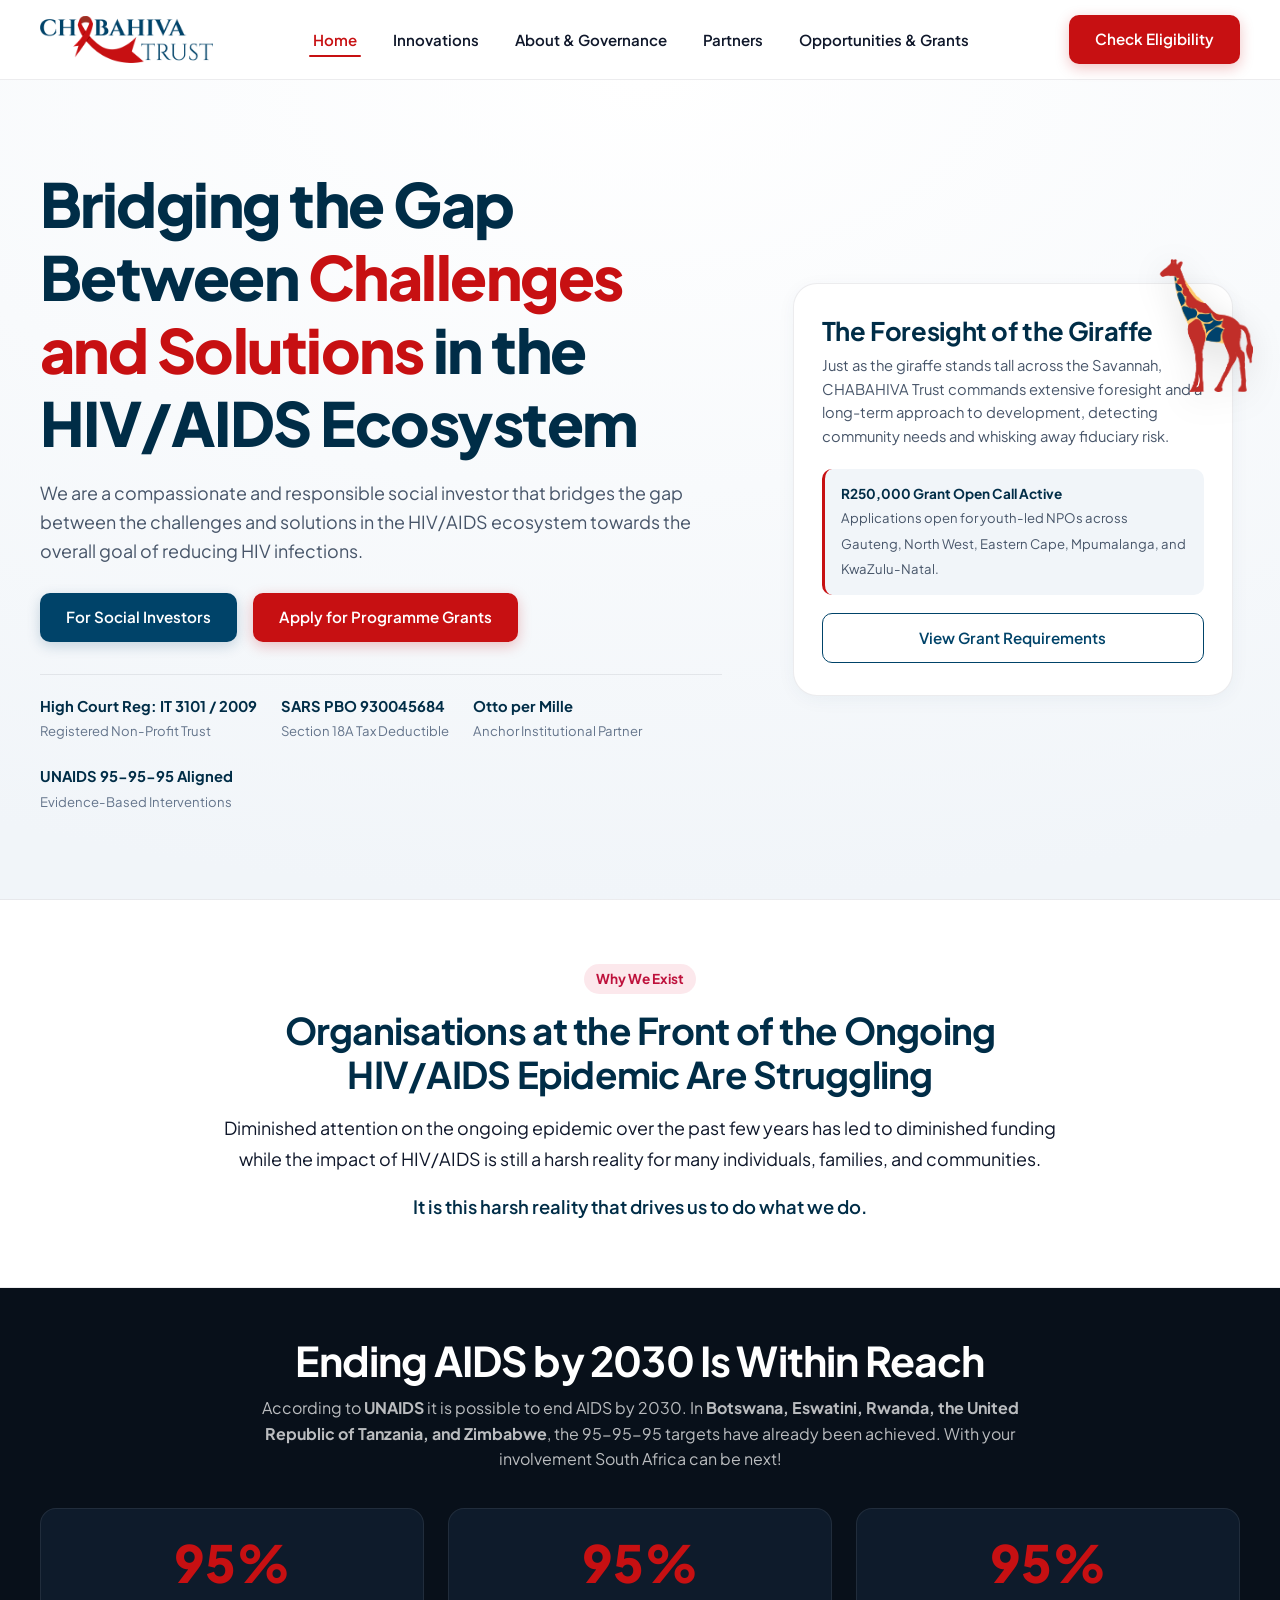
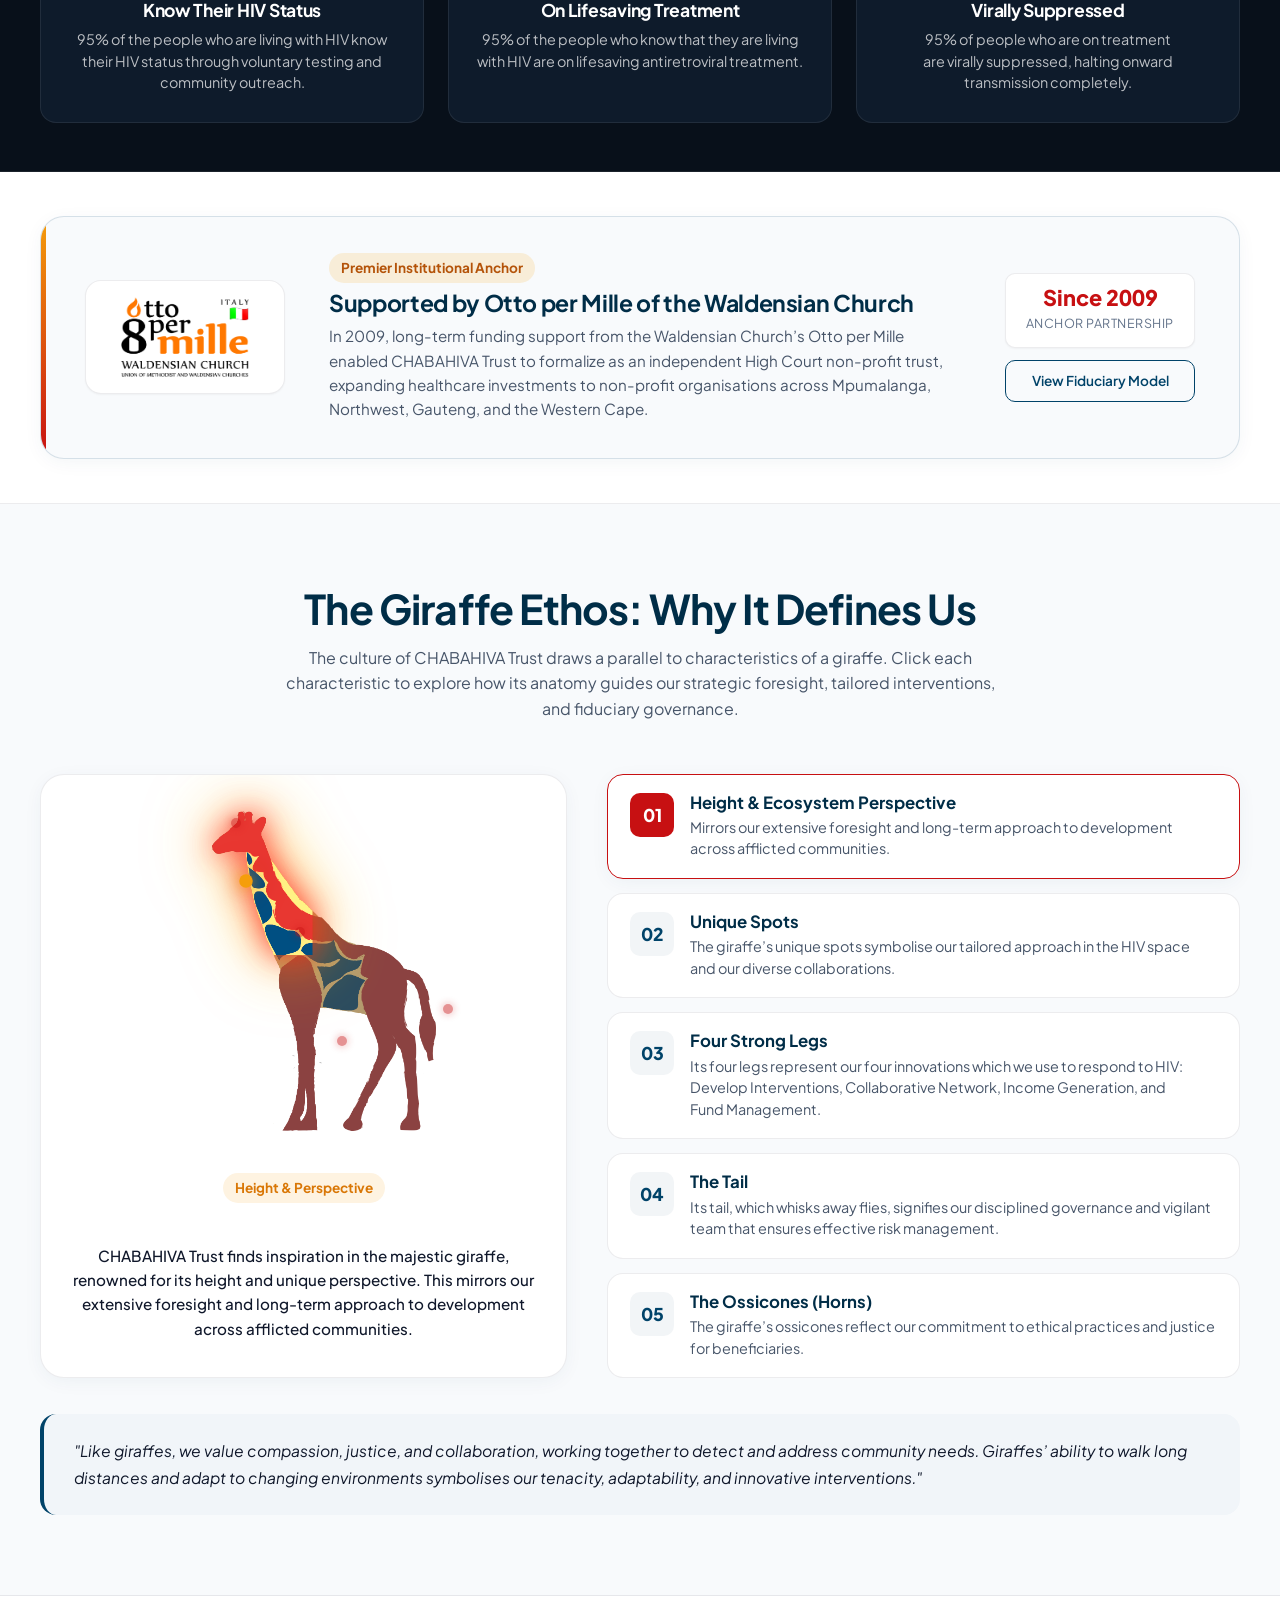
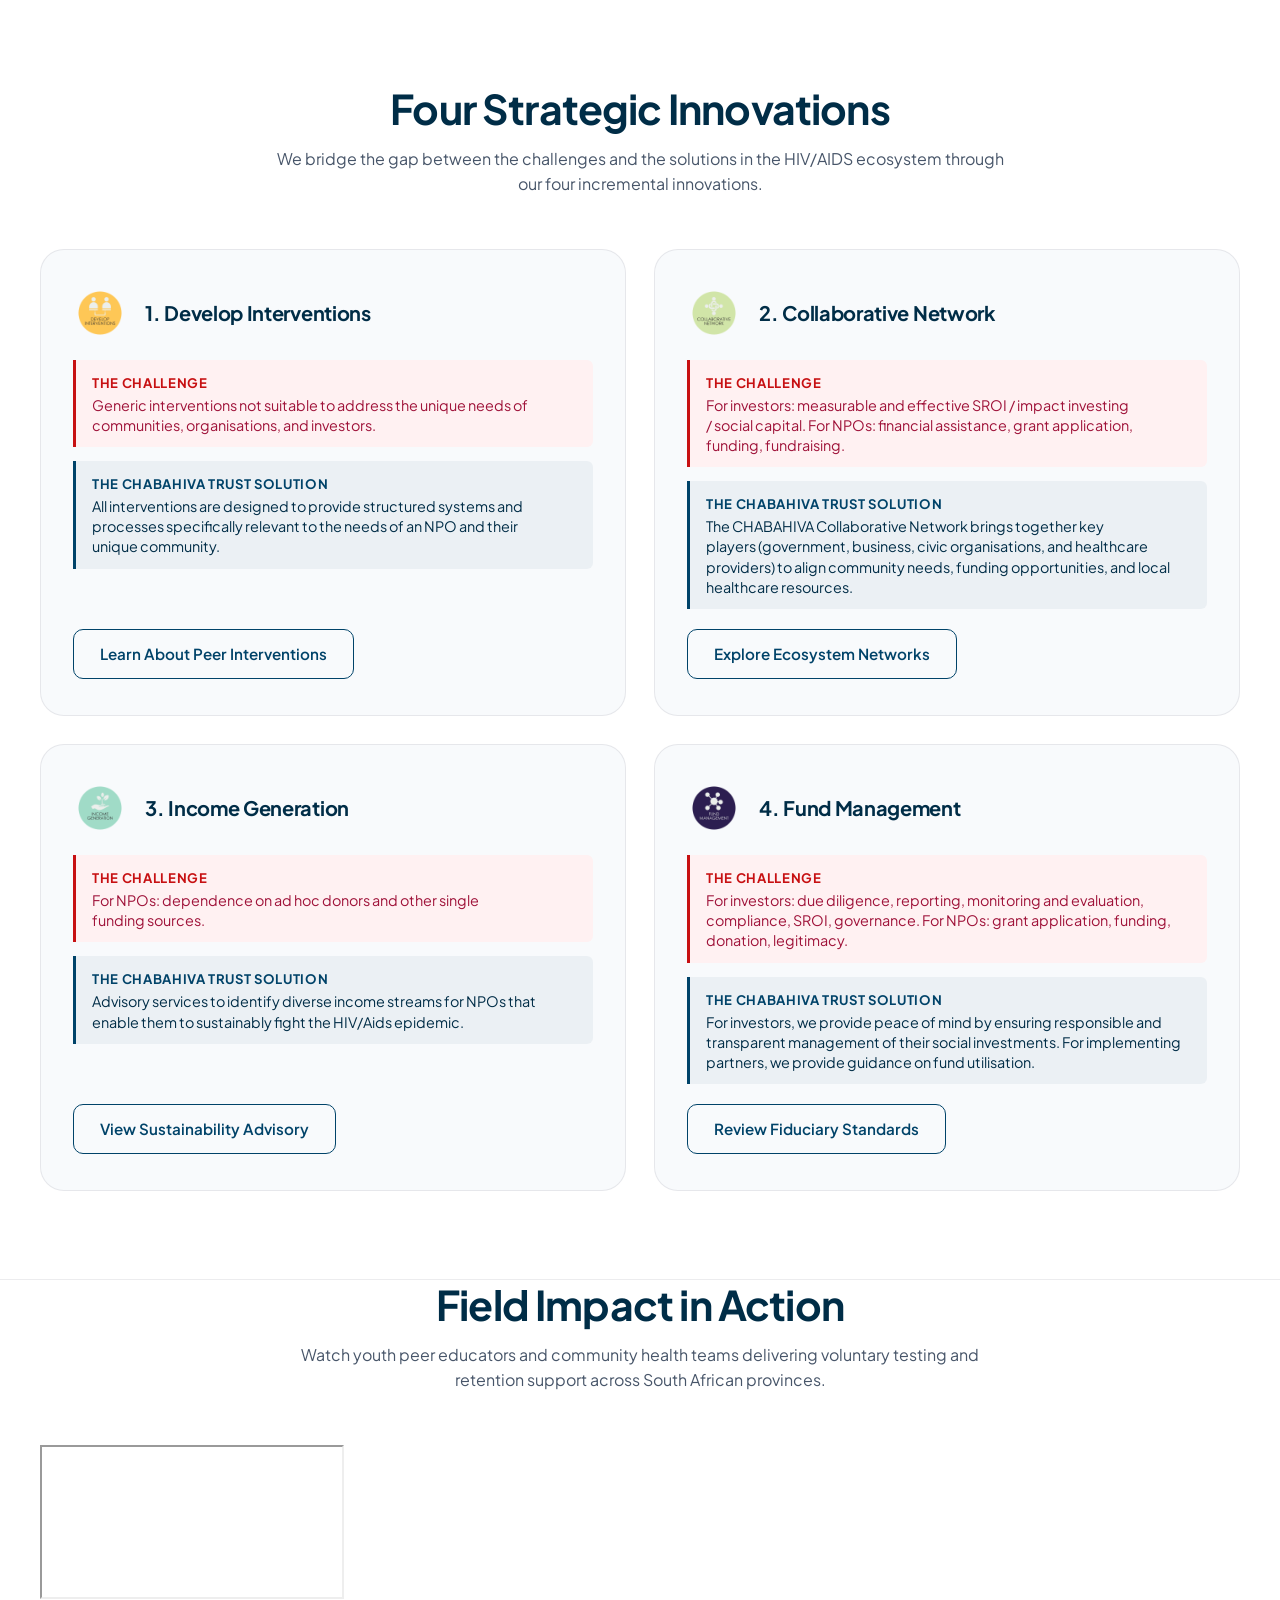
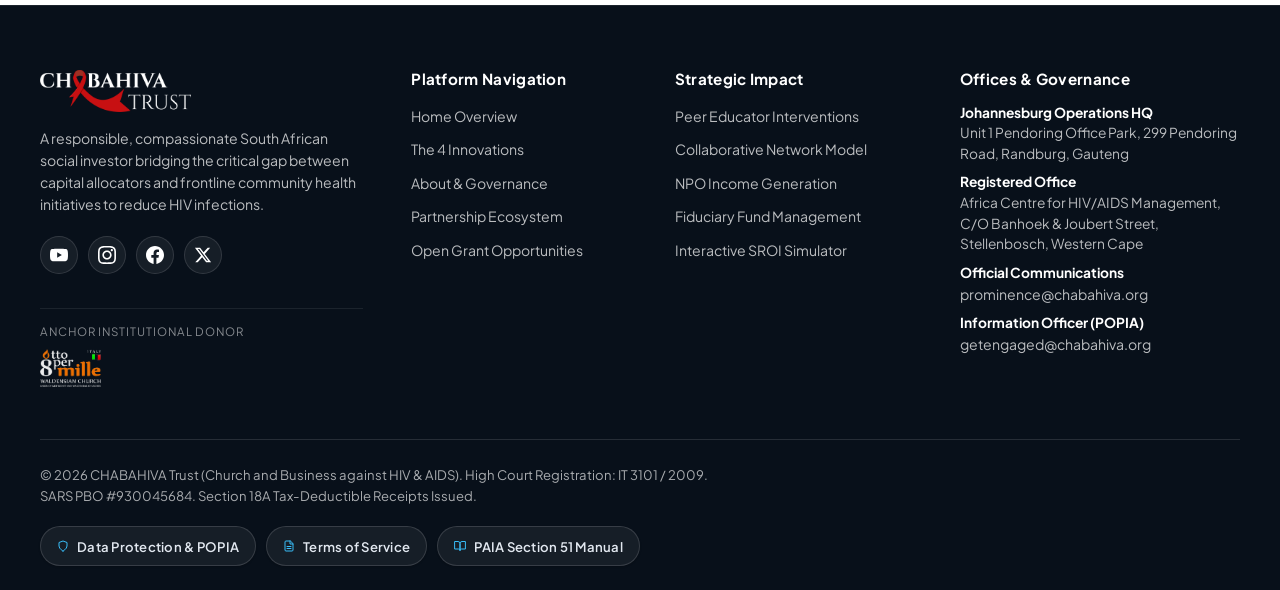
==== demo-chabahiva/index.html @ 4dc6ec5b "Initial commit: CHABAHIVA Trust modernized web platform and operations architecture" ====
<!DOCTYPE html>
<html lang="en">
<head>
  <meta charset="UTF-8">
  <meta name="viewport" content="width=device-width, initial-scale=1.0">
  <title>CHABAHIVA Trust | HIV/AIDS Social Investor South Africa</title>
  <meta name="description" content="CHABAHIVA Trust is a compassionate and responsible social investor bridging the gap between challenges and solutions in the HIV/AIDS ecosystem towards the overall goal of reducing HIV infections.">
  <link rel="icon" type="image/png" href="assets/logos/favicon.png">
  <link rel="apple-touch-icon" href="assets/logos/apple-touch-icon.png">
  <link rel="stylesheet" href="css/style.css">
</head>
<body>
  <!-- Site Header (Strict 3-Zone Architecture) -->
  <header class="site-header">
    <div class="container nav-wrap">
      <!-- Zone 1: Official Logo -->
      <a href="index.html" class="nav-logo" aria-label="CHABAHIVA Trust Home">
        <img src="assets/logos/logo_header.png" alt="CHABAHIVA Trust" width="180" height="50">
      </a>

      <!-- Zone 2: Navigation Links -->
      <nav aria-label="Primary Navigation">
        <ul class="nav-links">
          <li><a href="index.html" class="nav-link active">Home</a></li>
          <li><a href="innovations.html" class="nav-link">Innovations</a></li>
          <li><a href="about.html" class="nav-link">About & Governance</a></li>
          <li><a href="partners.html" class="nav-link">Partners</a></li>
          <li><a href="opportunities.html" class="nav-link">Opportunities & Grants</a></li>
        </ul>
      </nav>

      <!-- Zone 3: CTA Cluster & Mobile Toggle -->
      <div class="nav-actions">
        <a href="opportunities.html#apply" class="btn btn-primary">Check Eligibility</a>
        <button class="mobile-toggle" id="mobileToggle" aria-label="Open Mobile Menu">
          <svg width="24" height="24" viewBox="0 0 24 24" fill="none" stroke="currentColor" stroke-width="2.2" stroke-linecap="round" stroke-linejoin="round">
            <line x1="3" y1="12" x2="21" y2="12"></line>
            <line x1="3" y1="6" x2="21" y2="6"></line>
            <line x1="3" y1="18" x2="21" y2="18"></line>
          </svg>
        </button>
      </div>
    </div>
  </header>

  <!-- Mobile Slide Drawer -->
  <div class="mobile-drawer-backdrop" id="drawerBackdrop"></div>
  <aside class="mobile-drawer" id="mobileDrawer" aria-label="Mobile Navigation">
    <div>
      <div class="drawer-header">
        <img src="assets/logos/logo_header.png" alt="CHABAHIVA Trust" style="height: 38px; width: auto;">
        <button id="closeDrawer" aria-label="Close Mobile Menu" style="padding: 8px; color: var(--color-primary-dark);">
          <svg width="24" height="24" viewBox="0 0 24 24" fill="none" stroke="currentColor" stroke-width="2.2" stroke-linecap="round" stroke-linejoin="round">
            <line x1="18" y1="6" x2="6" y2="18"></line>
            <line x1="6" y1="6" x2="18" y2="18"></line>
          </svg>
        </button>
      </div>
      <ul class="drawer-links">
        <li><a href="index.html" class="drawer-link active">Home</a></li>
        <li><a href="innovations.html" class="drawer-link">Innovations</a></li>
        <li><a href="about.html" class="drawer-link">About & Governance</a></li>
        <li><a href="partners.html" class="drawer-link">Partners</a></li>
        <li><a href="opportunities.html" class="drawer-link">Opportunities & Grants</a></li>
      </ul>
    </div>
    <div style="padding-top: 24px; border-top: 1px solid var(--border-light); display: flex; flex-direction: column; gap: 12px;">
      <a href="opportunities.html#apply" class="btn btn-primary" style="width: 100%;">Check Grant Eligibility</a>
      <p style="font-size: 0.8rem; color: var(--color-text-light); text-align: center;">Master of the High Court Reg: IT 3101 / 2009<br>SARS PBO: 930045684 (Section 18A)</p>
    </div>
  </aside>

  <!-- Hero Section -->
  <section class="hero-section">
    <div class="container">
      <div class="hero-grid">
        <div class="hero-content">
          <h1 class="hero-headline">
            Bridging the Gap Between <span class="highlight">Challenges and Solutions</span> in the HIV/AIDS Ecosystem
          </h1>
          <p class="hero-description">
            We are a compassionate and responsible social investor that bridges the gap between the challenges and solutions in the HIV/AIDS ecosystem towards the overall goal of reducing HIV infections.
          </p>
          <div class="hero-actions">
            <a href="partners.html#investors" class="btn btn-secondary">For Social Investors</a>
            <a href="opportunities.html#apply" class="btn btn-primary">Apply for Programme Grants</a>
          </div>
          <div class="hero-trust-bar">
            <div class="trust-item">
              <strong>High Court Reg: IT 3101 / 2009</strong>
              <span>Registered Non-Profit Trust</span>
            </div>
            <div class="trust-item">
              <strong>SARS PBO 930045684</strong>
              <span>Section 18A Tax Deductible</span>
            </div>
            <div class="trust-item">
              <strong>Otto per Mille</strong>
              <span>Anchor Institutional Partner</span>
            </div>
            <div class="trust-item">
              <strong>UNAIDS 95-95-95 Aligned</strong>
              <span>Evidence-Based Interventions</span>
            </div>
          </div>
        </div>

        <div class="hero-visual">
          <div class="hero-card-stack">
            <img src="assets/images/CT-Giraffe.png" alt="CT Giraffe Mascot" class="hero-floating-mascot">
            <div class="hero-main-card">
              <h3 style="margin: 0 0 8px 0; color: var(--color-primary-dark);">The Foresight of the Giraffe</h3>
              <p style="font-size: 0.92rem; color: var(--color-text-muted); margin-bottom: 20px;">
                Just as the giraffe stands tall across the Savannah, CHABAHIVA Trust commands extensive foresight and a long-term approach to development, detecting community needs and whisking away fiduciary risk.
              </p>
              <div style="background-color: var(--color-canvas-slate); padding: 14px 16px; border-radius: var(--radius-md); border-left: 3px solid var(--color-accent);">
                <strong style="font-size: 0.85rem; color: var(--color-primary-dark); display: block;">R250,000 Grant Open Call Active</strong>
                <span style="font-size: 0.82rem; color: var(--color-text-muted);">Applications open for youth-led NPOs across Gauteng, North West, Eastern Cape, Mpumalanga, and KwaZulu-Natal.</span>
              </div>
              <a href="opportunities.html" class="btn btn-outline" style="width: 100%; margin-top: 18px;">View Grant Requirements</a>
            </div>
          </div>
        </div>
      </div>
    </div>
  </section>

  <!-- Why We Exist Section (Verbatim from chabahiva.org) -->
  <section style="padding: 64px 0; background-color: #FFFFFF; border-bottom: 1px solid var(--border-light);">
    <div class="container" style="max-width: 920px; text-align: center;">
      <span class="giraffe-meta-tag" style="background-color: rgba(225, 29, 72, 0.1); color: #BE123C;">Why We Exist</span>
      <h2 style="margin: 14px 0 16px 0; color: var(--color-primary-dark); font-size: clamp(1.8rem, 3.5vw, 2.3rem);">
        Organisations at the Front of the Ongoing HIV/AIDS Epidemic Are Struggling
      </h2>
      <p style="font-size: 1.12rem; line-height: 1.75; color: var(--color-text-main); margin-bottom: 16px;">
        Diminished attention on the ongoing epidemic over the past few years has led to diminished funding while the impact of HIV/AIDS is still a harsh reality for many individuals, families, and communities.
      </p>
      <p style="font-size: 1.15rem; line-height: 1.75; color: var(--color-primary-dark); font-weight: 600;">
        It is this harsh reality that drives us to do what we do.
      </p>
    </div>
  </section>

  <!-- UNAIDS 95-95-95 Metric Ribbon (Verbatim Context) -->
  <section class="metric-ribbon-section">
    <div class="container">
      <div class="metric-header">
        <h2>Ending AIDS by 2030 Is Within Reach</h2>
        <p>
          According to <strong>UNAIDS</strong> it is possible to end AIDS by 2030. In <strong>Botswana, Eswatini, Rwanda, the United Republic of Tanzania, and Zimbabwe</strong>, the 95-95-95 targets have already been achieved. With your involvement South Africa can be next!
        </p>
      </div>
      <div class="metric-grid">
        <div class="metric-card">
          <div class="metric-number">95%</div>
          <h3>Know Their HIV Status</h3>
          <p>95% of the people who are living with HIV know their HIV status through voluntary testing and community outreach.</p>
        </div>
        <div class="metric-card">
          <div class="metric-number">95%</div>
          <h3>On Lifesaving Treatment</h3>
          <p>95% of the people who know that they are living with HIV are on lifesaving antiretroviral treatment.</p>
        </div>
        <div class="metric-card">
          <div class="metric-number">95%</div>
          <h3>Virally Suppressed</h3>
          <p>95% of people who are on treatment are virally suppressed, halting onward transmission completely.</p>
        </div>
      </div>
    </div>
  </section>

  <!-- Anchor Institutional Donor Spotlight -->
  <section class="donor-spotlight-section">
    <div class="container">
      <div class="donor-spotlight-card">
        <div class="donor-logo-wrap">
          <img src="assets/logos/donor_otto_per_mille.png" alt="Otto per Mille of the Waldensian Church" width="220" height="138">
        </div>
        <div class="donor-spotlight-content">
          <span class="giraffe-meta-tag" style="background-color: rgba(245, 158, 11, 0.15); color: #B45309;">Premier Institutional Anchor</span>
          <h3>Supported by Otto per Mille of the Waldensian Church</h3>
          <p>
            In 2009, long-term funding support from the Waldensian Church’s Otto per Mille enabled CHABAHIVA Trust to formalize as an independent High Court non-profit trust, expanding healthcare investments to non-profit organisations across Mpumalanga, Northwest, Gauteng, and the Western Cape.
          </p>
        </div>
        <div class="donor-badge-col">
          <div class="donor-stat-pill">
            <strong>Since 2009</strong>
            <span>Anchor Partnership</span>
          </div>
          <a href="partners.html#investors" class="btn btn-outline" style="font-size: 0.85rem; padding: 8px 16px; min-height: 42px;">View Fiduciary Model</a>
        </div>
      </div>
    </div>
  </section>

  <!-- Interactive Giraffe Metaphor Explorer -->
  <section class="giraffe-explorer-section">
    <div class="container">
      <div class="section-head">
        <h2>The Giraffe Ethos: Why It Defines Us</h2>
        <p>
          The culture of CHABAHIVA Trust draws a parallel to characteristics of a giraffe. Click each characteristic to explore how its anatomy guides our strategic foresight, tailored interventions, and fiduciary governance.
        </p>
      </div>

      <div class="giraffe-grid">
        <div class="giraffe-visual-panel">
          <div class="giraffe-canvas-container has-active-part" id="giraffeContainer">
            <!-- Base Giraffe Image -->
            <img src="assets/images/CT-Giraffe.png" alt="CT Giraffe Visual" class="giraffe-base-img" id="giraffeBaseImg">
            
            <!-- Dynamic Glowing Highlight Overlays -->
            <img src="assets/images/giraffe_part_height.png?v=2" alt="Height Highlight" class="giraffe-highlight-layer active" id="layer_height">
            <img src="assets/images/giraffe_part_spots.png?v=2" alt="Spots Highlight" class="giraffe-highlight-layer" id="layer_spots">
            <img src="assets/images/giraffe_part_legs.png?v=2" alt="Legs Highlight" class="giraffe-highlight-layer" id="layer_legs">
            <img src="assets/images/giraffe_part_tail.png?v=2" alt="Tail Highlight" class="giraffe-highlight-layer" id="layer_tail">
            <img src="assets/images/giraffe_part_ossicones.png?v=2" alt="Ossicones Highlight" class="giraffe-highlight-layer" id="layer_ossicones">
            
            <!-- Interactive Pulse Beacons -->
            <div class="giraffe-beacon beacon-height active" data-beacon="height" title="Height & Perspective">
              <span class="beacon-core"></span>
              <span class="beacon-ripple"></span>
            </div>
            <div class="giraffe-beacon beacon-spots" data-beacon="spots" title="Unique Spots">
              <span class="beacon-core"></span>
              <span class="beacon-ripple"></span>
            </div>
            <div class="giraffe-beacon beacon-legs" data-beacon="legs" title="Four Strong Legs">
              <span class="beacon-core"></span>
              <span class="beacon-ripple"></span>
            </div>
            <div class="giraffe-beacon beacon-tail" data-beacon="tail" title="The Tail">
              <span class="beacon-core"></span>
              <span class="beacon-ripple"></span>
            </div>
            <div class="giraffe-beacon beacon-ossicones" data-beacon="ossicones" title="The Ossicones (Horns)">
              <span class="beacon-core"></span>
              <span class="beacon-ripple"></span>
            </div>
          </div>
          
          <span class="giraffe-meta-tag" id="giraffeTag">Height & Perspective</span>
          <p id="giraffeDesc" style="margin-top: 14px; font-size: 0.95rem; color: var(--color-text-main); font-weight: 500; line-height: 1.6;">
            CHABAHIVA Trust finds inspiration in the majestic giraffe, renowned for its height and unique perspective. This mirrors our extensive foresight and long-term approach to development.
          </p>
        </div>

        <div class="metaphor-selector-stack">
          <div class="metaphor-pill active" data-metaphor="height">
            <div class="metaphor-icon-bubble">01</div>
            <div class="metaphor-content">
              <h4>Height & Ecosystem Perspective</h4>
              <p>Mirrors our extensive foresight and long-term approach to development across afflicted communities.</p>
            </div>
          </div>

          <div class="metaphor-pill" data-metaphor="spots">
            <div class="metaphor-icon-bubble">02</div>
            <div class="metaphor-content">
              <h4>Unique Spots</h4>
              <p>The giraffe’s unique spots symbolise our tailored approach in the HIV space and our diverse collaborations.</p>
            </div>
          </div>

          <div class="metaphor-pill" data-metaphor="legs">
            <div class="metaphor-icon-bubble">03</div>
            <div class="metaphor-content">
              <h4>Four Strong Legs</h4>
              <p>Its four legs represent our four innovations which we use to respond to HIV: Develop Interventions, Collaborative Network, Income Generation, and Fund Management.</p>
            </div>
          </div>

          <div class="metaphor-pill" data-metaphor="tail">
            <div class="metaphor-icon-bubble">04</div>
            <div class="metaphor-content">
              <h4>The Tail</h4>
              <p>Its tail, which whisks away flies, signifies our disciplined governance and vigilant team that ensures effective risk management.</p>
            </div>
          </div>

          <div class="metaphor-pill" data-metaphor="ossicones">
            <div class="metaphor-icon-bubble">05</div>
            <div class="metaphor-content">
              <h4>The Ossicones (Horns)</h4>
              <p>The giraffe’s ossicones reflect our commitment to ethical practices and justice for beneficiaries.</p>
            </div>
          </div>
        </div>
      </div>

      <!-- Extended Ethos Quote -->
      <div style="margin-top: 36px; padding: 24px 30px; background-color: var(--color-canvas-slate); border-radius: var(--radius-lg); border-left: 4px solid var(--color-primary); font-size: 0.98rem; line-height: 1.7; color: var(--color-text-main);">
        <em>"Like giraffes, we value compassion, justice, and collaboration, working together to detect and address community needs. Giraffes’ ability to walk long distances and adapt to changing environments symbolises our tenacity, adaptability, and innovative interventions."</em>
      </div>
    </div>
  </section>

  <!-- 4 Core Innovations Ledger (Verbatim Challenges & Solutions) -->
  <section class="innovations-section">
    <div class="container">
      <div class="section-head">
        <h2>Four Strategic Innovations</h2>
        <p>
          We bridge the gap between the challenges and the solutions in the HIV/AIDS ecosystem through our four incremental innovations.
        </p>
      </div>

      <div class="innovations-grid">
        <!-- Innovation 1 -->
        <div class="innovation-card">
          <div>
            <div class="innovation-header">
              <img src="assets/images/Develop-Interventions.png" alt="Develop Interventions Icon">
              <h3>1. Develop Interventions</h3>
            </div>
            <div class="challenge-box">
              <strong>The Challenge</strong>
              <p>Generic interventions not suitable to address the unique needs of communities, organisations, and investors.</p>
            </div>
            <div class="solution-box">
              <strong>The CHABAHIVA Trust Solution</strong>
              <p>All interventions are designed to provide structured systems and processes specifically relevant to the needs of an NPO and their unique community.</p>
            </div>
          </div>
          <a href="innovations.html#interventions" class="btn btn-outline" style="align-self: flex-start;">Learn About Peer Interventions</a>
        </div>

        <!-- Innovation 2 -->
        <div class="innovation-card">
          <div>
            <div class="innovation-header">
              <img src="assets/images/Collaborative-Network.png" alt="Collaborative Network Icon">
              <h3>2. Collaborative Network</h3>
            </div>
            <div class="challenge-box">
              <strong>The Challenge</strong>
              <p>For investors: measurable and effective SROI / impact investing / social capital. For NPOs: financial assistance, grant application, funding, fundraising.</p>
            </div>
            <div class="solution-box">
              <strong>The CHABAHIVA Trust Solution</strong>
              <p>The CHABAHIVA Collaborative Network brings together key players (government, business, civic organisations, and healthcare providers) to align community needs, funding opportunities, and local healthcare resources.</p>
            </div>
          </div>
          <a href="innovations.html#network" class="btn btn-outline" style="align-self: flex-start;">Explore Ecosystem Networks</a>
        </div>

        <!-- Innovation 3 -->
        <div class="innovation-card">
          <div>
            <div class="innovation-header">
              <img src="assets/images/Income-Generation.png" alt="Income Generation Icon">
              <h3>3. Income Generation</h3>
            </div>
            <div class="challenge-box">
              <strong>The Challenge</strong>
              <p>For NPOs: dependence on ad hoc donors and other single funding sources.</p>
            </div>
            <div class="solution-box">
              <strong>The CHABAHIVA Trust Solution</strong>
              <p>Advisory services to identify diverse income streams for NPOs that enable them to sustainably fight the HIV/Aids epidemic.</p>
            </div>
          </div>
          <a href="innovations.html#income" class="btn btn-outline" style="align-self: flex-start;">View Sustainability Advisory</a>
        </div>

        <!-- Innovation 4 -->
        <div class="innovation-card">
          <div>
            <div class="innovation-header">
              <img src="assets/images/Fund-Management.png" alt="Fund Management Icon">
              <h3>4. Fund Management</h3>
            </div>
            <div class="challenge-box">
              <strong>The Challenge</strong>
              <p>For investors: due diligence, reporting, monitoring and evaluation, compliance, SROI, governance. For NPOs: grant application, funding, donation, legitimacy.</p>
            </div>
            <div class="solution-box">
              <strong>The CHABAHIVA Trust Solution</strong>
              <p>For investors, we provide peace of mind by ensuring responsible and transparent management of their social investments. For implementing partners, we provide guidance on fund utilisation.</p>
            </div>
          </div>
          <a href="innovations.html#fund" class="btn btn-outline" style="align-self: flex-start;">Review Fiduciary Standards</a>
        </div>
      </div>
    </div>
  </section>

  <!-- Video Showcase (Authentic Youth Video Embed) -->
  <section class="video-showcase-section">
    <div class="container">
      <div class="section-head">
        <h2>Field Impact in Action</h2>
        <p>
          Watch youth peer educators and community health teams delivering voluntary testing and retention support across South African provinces.
        </p>
      </div>

      <div class="video-wrapper">
        <iframe 
          src="https://www.youtube-nocookie.com/embed/VYncm47GPKM?rel=0&modestbranding=1" 
          title="CHABAHIVA Trust - World AIDS Day and Community Action"
          allow="accelerometer; autoplay; clipboard-write; encrypted-media; gyroscope; picture-in-picture" 
          allowfullscreen>
        </iframe>
      </div>
    </div>
  </section>

  <!-- Site Footer (Dark Obsidian Protocol) -->
  <footer class="site-footer">
    <div class="container">
      <div class="footer-grid">
        <!-- Col 1: Brand & Social Hub -->
        <div class="footer-brand">
          <a href="index.html" class="footer-logo">
            <img src="assets/logos/logo_footer.png" alt="CHABAHIVA Trust" width="170" height="42">
          </a>
          <p class="footer-bio">
            A responsible, compassionate South African social investor bridging the critical gap between capital allocators and frontline community health initiatives to reduce HIV infections.
          </p>
          <div class="footer-social-cluster">
            <a href="https://www.youtube.com/@chabahivatrust8559" target="_blank" rel="noopener noreferrer" class="footer-social-btn" aria-label="YouTube Channel">
              <svg viewBox="0 0 24 24"><path d="M23.498 6.186a3.016 3.016 0 0 0-2.122-2.136C19.505 3.545 12 3.545 12 3.545s-7.505 0-9.377.505A3.017 3.017 0 0 0 .502 6.186C0 8.07 0 12 0 12s0 3.93.502 5.814a3.016 3.016 0 0 0 2.122 2.136c1.871.505 9.376.505 9.376.505s7.505 0 9.377-.505a3.015 3.015 0 0 0 2.122-2.136C24 15.93 24 12 24 12s0-3.93-.502-5.814zM9.545 15.568V8.432L15.818 12l-6.273 3.568z"/></svg>
            </a>
            <a href="https://www.instagram.com/therealctgiraffe/" target="_blank" rel="noopener noreferrer" class="footer-social-btn" aria-label="Instagram CT Giraffe">
              <svg viewBox="0 0 24 24"><path d="M12 2.163c3.204 0 3.584.012 4.85.07 3.252.148 4.771 1.691 4.919 4.919.058 1.265.069 1.645.069 4.849 0 3.205-.012 3.584-.069 4.849-.149 3.225-1.664 4.771-4.919 4.919-1.266.058-1.644.07-4.85.07-3.204 0-3.584-.012-4.849-.07-3.26-.149-4.771-1.699-4.919-4.92-.058-1.265-.07-1.644-.07-4.849 0-3.204.013-3.583.07-4.849.149-3.227 1.664-4.771 4.919-4.919 1.266-.057 1.645-.069 4.849-.069zm0-2.163c-3.259 0-3.667.014-4.947.072-4.358.2-6.78 2.618-6.98 6.98-.059 1.281-.073 1.689-.073 4.948 0 3.259.014 3.668.072 4.948.2 4.358 2.618 6.78 6.98 6.98 1.281.058 1.689.072 4.948.072 3.259 0 3.668-.014 4.948-.072 4.354-.2 6.782-2.618 6.979-6.98.059-1.28.073-1.689.073-4.948 0-3.259-.014-3.667-.072-4.947-.196-4.354-2.617-6.78-6.979-6.98-1.281-.059-1.69-.073-4.949-.073zm0 5.838c-3.403 0-6.162 2.759-6.162 6.162s2.759 6.163 6.162 6.163 6.162-2.759 6.162-6.163c0-3.403-2.759-6.162-6.162-6.162zm0 10.162c-2.209 0-4-1.79-4-4 0-2.209 1.791-4 4-4s4 1.791 4 4c0 2.21-1.791 4-4 4zm6.406-11.845c-.796 0-1.441.645-1.441 1.44s.645 1.44 1.441 1.44c.795 0 1.439-.645 1.439-1.44s-.644-1.44-1.439-1.44z"/></svg>
            </a>
            <a href="https://www.facebook.com/chabahivatrust" target="_blank" rel="noopener noreferrer" class="footer-social-btn" aria-label="Facebook Page">
              <svg viewBox="0 0 24 24"><path d="M24 12.073c0-6.627-5.373-12-12-12s-12 5.373-12 12c0 5.99 4.388 10.954 10.125 11.854v-8.385H7.078v-3.47h3.047V9.43c0-3.007 1.792-4.669 4.533-4.669 1.312 0 2.686.235 2.686.235v2.953H15.83c-1.491 0-1.956.925-1.956 1.874v2.25h3.328l-.532 3.47h-2.796v8.385C19.612 23.027 24 18.062 24 12.073z"/></svg>
            </a>
            <a href="https://x.com/chabahiva_trust" target="_blank" rel="noopener noreferrer" class="footer-social-btn" aria-label="X (Twitter)">
              <svg viewBox="0 0 24 24"><path d="M18.244 2.25h3.308l-7.227 8.26 8.502 11.24H16.17l-5.214-6.817L4.99 21.75H1.68l7.73-8.835L1.254 2.25H8.08l4.713 6.231zm-1.161 17.52h1.833L7.084 4.126H5.117z"/></svg>
            </a>
          </div>
          <div class="footer-donor-strip">
            <span>Anchor Institutional Donor</span>
            <img src="assets/logos/donor_otto_per_mille_white.png" alt="Supported by Otto per Mille of the Waldensian Church" width="160" height="40">
          </div>
        </div>

        <!-- Col 2: Navigation -->
        <div class="footer-col">
          <h4>Platform Navigation</h4>
          <ul class="footer-links">
            <li><a href="index.html" class="footer-link">Home Overview</a></li>
            <li><a href="innovations.html" class="footer-link">The 4 Innovations</a></li>
            <li><a href="about.html" class="footer-link">About & Governance</a></li>
            <li><a href="partners.html" class="footer-link">Partnership Ecosystem</a></li>
            <li><a href="opportunities.html" class="footer-link">Open Grant Opportunities</a></li>
          </ul>
        </div>

        <!-- Col 3: Programs & Interventions -->
        <div class="footer-col">
          <h4>Strategic Impact</h4>
          <ul class="footer-links">
            <li><a href="innovations.html" class="footer-link">Peer Educator Interventions</a></li>
            <li><a href="innovations.html" class="footer-link">Collaborative Network Model</a></li>
            <li><a href="innovations.html" class="footer-link">NPO Income Generation</a></li>
            <li><a href="innovations.html" class="footer-link">Fiduciary Fund Management</a></li>
            <li><a href="innovations.html#simulator" class="footer-link">Interactive SROI Simulator</a></li>
          </ul>
        </div>

        <!-- Col 4: Contact & Statutory Details -->
        <div class="footer-col">
          <h4>Offices & Governance</h4>
          <div class="footer-contact-item">
            <strong>Johannesburg Operations HQ</strong>
            Unit 1 Pendoring Office Park, 299 Pendoring Road, Randburg, Gauteng
          </div>
          <div class="footer-contact-item">
            <strong>Registered Office</strong>
            Africa Centre for HIV/AIDS Management, C/O Banhoek & Joubert Street, Stellenbosch, Western Cape
          </div>
          <div class="footer-contact-item">
            <strong>Official Communications</strong>
            <a href="mailto:prominence@chabahiva.org" class="footer-link">prominence@chabahiva.org</a>
          </div>
          <div class="footer-contact-item">
            <strong>Information Officer (POPIA)</strong>
            <a href="mailto:getengaged@chabahiva.org" class="footer-link">getengaged@chabahiva.org</a>
          </div>
        </div>
      </div>

      <div class="footer-bottom">
        <div class="footer-legal-copy">
          &copy; 2026 CHABAHIVA Trust (Church and Business against HIV &amp; AIDS). High Court Registration: IT 3101 / 2009. SARS PBO #930045684. Section 18A Tax-Deductible Receipts Issued.
        </div>
        <div class="footer-legal-links">
          <a href="privacy-policy.html" class="footer-legal-chip">
            <svg width="12" height="12" viewBox="0 0 24 24" fill="none" stroke="currentColor" stroke-width="2" stroke-linecap="round" stroke-linejoin="round" aria-hidden="true"><path d="M12 22s8-4 8-10V5l-8-3-8 3v7c0 6 8 10 8 10z"></path></svg>
            <span>Data Protection &amp; POPIA</span>
          </a>
          <a href="terms-of-service.html" class="footer-legal-chip">
            <svg width="12" height="12" viewBox="0 0 24 24" fill="none" stroke="currentColor" stroke-width="2" stroke-linecap="round" stroke-linejoin="round" aria-hidden="true"><path d="M14 2H6a2 2 0 0 0-2 2v16a2 2 0 0 0 2 2h12a2 2 0 0 0 2-2V8z"></path><polyline points="14 2 14 8 20 8"></polyline><line x1="16" y1="13" x2="8" y2="13"></line><line x1="16" y1="17" x2="8" y2="17"></line></svg>
            <span>Terms of Service</span>
          </a>
          <a href="paia-manual.html" class="footer-legal-chip">
            <svg width="12" height="12" viewBox="0 0 24 24" fill="none" stroke="currentColor" stroke-width="2" stroke-linecap="round" stroke-linejoin="round" aria-hidden="true"><path d="M2 3h6a4 4 0 0 1 4 4v14a3 3 0 0 0-3-3H2z"></path><path d="M22 3h-6a4 4 0 0 0-4 4v14a3 3 0 0 1 3-3h7z"></path></svg>
            <span>PAIA Section 51 Manual</span>
          </a>
        </div>
      </div>
    </div>
  </footer>

  <script src="js/main.js"></script>
</body>
</html>
---- demo-chabahiva/css/style.css ----
/* ==========================================================================
   CHABAHIVA Trust — Sovereign Healthcare Design System
   Built for high-performance, accessibility (WCAG 2.2 AA), and institutional authority
   ========================================================================== */

@import url('https://fonts.googleapis.com/css2?family=Plus+Jakarta+Sans:wght@400;500;600;700;800&family=Inter:wght@400;500;600&display=swap');

:root {
  /* Brand Identity Tokens */
  --color-primary: #004369;
  --color-primary-dark: #002D47;
  --color-primary-light: #0A5C8C;
  --color-primary-surface: rgba(0, 67, 105, 0.05);

  --color-accent: #C71012;
  --color-accent-hover: #A50D0E;
  --color-accent-subtle: rgba(199, 16, 18, 0.08);
  --color-accent-border: rgba(199, 16, 18, 0.2);

  --color-gold: #F59E0B;
  --color-gold-hover: #D97706;
  --color-gold-subtle: rgba(245, 158, 11, 0.12);

  /* Canvases & Surfaces */
  --color-canvas-light: #FFFFFF;
  --color-canvas-subtle: #F8FAFC;
  --color-canvas-slate: #F1F5F9;
  --color-canvas-dark: #08101A;
  --color-canvas-dark-surface: #0E1B2B;
  --color-canvas-dark-elevated: #16263A;

  /* Typography */
  --color-text-main: #0F172A;
  --color-text-muted: #475569;
  --color-text-light: #64748B;
  --color-text-white: #FFFFFF;
  --color-text-white-muted: rgba(255, 255, 255, 0.72);

  /* Borders & Dividers */
  --border-light: rgba(15, 23, 42, 0.08);
  --border-subtle: rgba(15, 23, 42, 0.05);
  --border-dark: rgba(255, 255, 255, 0.1);
  --border-focus: rgba(0, 67, 105, 0.35);

  /* Radii */
  --radius-sm: 6px;
  --radius-md: 10px;
  --radius-lg: 16px;
  --radius-xl: 24px;
  --radius-full: 9999px;

  /* Elevations */
  --shadow-sm: 0 1px 2px rgba(0, 0, 0, 0.04);
  --shadow-card: 0 4px 20px -2px rgba(0, 67, 105, 0.06);
  --shadow-hover: 0 16px 36px -4px rgba(0, 67, 105, 0.12);
  --shadow-glow: 0 0 24px rgba(199, 16, 18, 0.18);

  /* Geometry */
  --nav-height: 80px;
  --container-max: 1280px;
}

/* Base Reset */
*, *::before, *::after {
  box-sizing: border-box;
  margin: 0;
  padding: 0;
}

html {
  font-size: 16px;
  scroll-behavior: smooth;
  -webkit-font-smoothing: antialiased;
  -moz-osx-font-smoothing: grayscale;
}

body {
  font-family: 'Plus Jakarta Sans', system-ui, -apple-system, sans-serif;
  color: var(--color-text-main);
  background-color: var(--color-canvas-light);
  line-height: 1.6;
  overflow-x: clip;
}

img, svg, video {
  display: block;
  max-width: 100%;
}

a {
  color: inherit;
  text-decoration: none;
  transition: all 0.2s cubic-bezier(0.16, 1, 0.3, 1);
}

button, input, select, textarea {
  font: inherit;
}

button {
  cursor: pointer;
  border: none;
  background: none;
}

/* Typography Standards */
h1, h2, h3, h4, h5, h6 {
  font-weight: 700;
  color: var(--color-primary-dark);
  line-height: 1.2;
}

h1 {
  font-size: clamp(2.3rem, 4.8vw, 3.8rem);
  letter-spacing: -0.025em;
  text-wrap: balance;
  font-weight: 800;
}

h2 {
  font-size: clamp(1.75rem, 3.2vw, 2.6rem);
  letter-spacing: -0.02em;
  text-wrap: balance;
}

h3 {
  font-size: clamp(1.25rem, 2vw, 1.6rem);
  letter-spacing: -0.015em;
}

p {
  color: var(--color-text-muted);
  text-wrap: pretty;
  max-width: 68ch;
}

.text-white {
  color: var(--color-text-white) !important;
}

.text-muted {
  color: var(--color-text-muted);
}

.text-crimson {
  color: var(--color-accent);
}

.text-gold {
  color: var(--color-gold);
}

/* Container */
.container {
  width: 100%;
  max-width: var(--container-max);
  margin-left: auto;
  margin-right: auto;
  padding-left: clamp(20px, 4vw, 40px);
  padding-right: clamp(20px, 4vw, 40px);
}

/* ==========================================================================
   Buttons & Interactive Micro-Components (Strictly >= 48px footprint)
   ========================================================================== */
.btn {
  display: inline-flex;
  align-items: center;
  justify-content: center;
  gap: 10px;
  min-height: 48px;
  min-width: 48px;
  padding: 12px 26px;
  border-radius: var(--radius-md);
  font-weight: 600;
  font-size: 0.95rem;
  transition: all 0.22s cubic-bezier(0.16, 1, 0.3, 1);
  text-align: center;
  user-select: none;
}

.btn:active {
  transform: scale(0.97);
}

.btn-primary {
  background-color: var(--color-accent);
  color: var(--color-text-white);
  box-shadow: 0 4px 14px rgba(199, 16, 18, 0.25);
}

.btn-primary:hover {
  background-color: var(--color-accent-hover);
  box-shadow: 0 6px 20px rgba(199, 16, 18, 0.35);
  transform: translateY(-2px);
}

.btn-secondary {
  background-color: var(--color-primary);
  color: var(--color-text-white);
  box-shadow: 0 4px 14px rgba(0, 67, 105, 0.2);
}

.btn-secondary:hover {
  background-color: var(--color-primary-dark);
  box-shadow: 0 6px 20px rgba(0, 67, 105, 0.3);
  transform: translateY(-2px);
}

.btn-outline {
  background-color: transparent;
  color: var(--color-primary);
  border: 1.5px solid var(--color-primary);
}

.btn-outline:hover {
  background-color: var(--color-primary-surface);
  transform: translateY(-2px);
}

.btn-outline-white {
  background-color: transparent;
  color: var(--color-text-white);
  border: 1.5px solid rgba(255, 255, 255, 0.3);
}

.btn-outline-white:hover {
  background-color: rgba(255, 255, 255, 0.1);
  border-color: rgba(255, 255, 255, 0.6);
  transform: translateY(-2px);
}

/* ==========================================================================
   Header & Navigation Standards (Strict 3-Zone Architecture)
   ========================================================================== */
.site-header {
  position: sticky;
  top: 0;
  z-index: 1000;
  height: var(--nav-height);
  background-color: rgba(255, 255, 255, 0.94);
  backdrop-filter: blur(12px);
  -webkit-backdrop-filter: blur(12px);
  border-bottom: 1px solid var(--border-light);
  display: flex;
  align-items: center;
  transition: all 0.2s ease;
}

.nav-wrap {
  display: flex;
  align-items: center;
  justify-content: space-between;
  width: 100%;
}

/* Zone 1: Official Logo ONLY */
.nav-logo {
  display: flex;
  align-items: center;
  min-height: 48px;
}

.nav-logo img {
  height: 48px;
  width: auto;
  object-fit: contain;
}

/* Zone 2: Navigation Links */
.nav-links {
  display: flex;
  align-items: center;
  gap: 28px;
  list-style: none;
}

.nav-link {
  font-size: 0.94rem;
  font-weight: 600;
  color: var(--color-text-main);
  padding: 8px 4px;
  position: relative;
  transition: color 0.2s ease;
}

.nav-link:hover,
.nav-link.active {
  color: var(--color-accent);
}

.nav-link.active::after {
  content: '';
  position: absolute;
  bottom: 0;
  left: 0;
  right: 0;
  height: 2px;
  background-color: var(--color-accent);
  border-radius: var(--radius-full);
}

/* Zone 3: CTA Cluster */
.nav-actions {
  display: flex;
  align-items: center;
  gap: 16px;
}

.nav-phone {
  display: flex;
  align-items: center;
  gap: 8px;
  font-size: 0.9rem;
  font-weight: 600;
  color: var(--color-primary);
  min-height: 48px;
  padding: 0 10px;
}

.nav-phone:hover {
  color: var(--color-accent);
}

/* Mobile Toggle */
.mobile-toggle {
  display: none;
  min-height: 48px;
  min-width: 48px;
  align-items: center;
  justify-content: center;
  color: var(--color-primary-dark);
}

/* Mobile Slide Drawer */
.mobile-drawer {
  position: fixed;
  top: 0;
  right: -100%;
  width: 100%;
  max-width: 360px;
  height: 100vh;
  height: 100dvh;
  background-color: var(--color-canvas-light);
  box-shadow: -8px 0 32px rgba(0, 0, 0, 0.15);
  z-index: 1050;
  padding: 24px;
  display: flex;
  flex-direction: column;
  justify-content: space-between;
  transition: right 0.3s cubic-bezier(0.16, 1, 0.3, 1);
  overflow-y: auto;
}

.mobile-drawer.open {
  right: 0;
}

.mobile-drawer-backdrop {
  position: fixed;
  inset: 0;
  background-color: rgba(8, 16, 26, 0.6);
  backdrop-filter: blur(4px);
  z-index: 1040;
  opacity: 0;
  pointer-events: none;
  transition: opacity 0.25s ease;
}

.mobile-drawer-backdrop.open {
  opacity: 1;
  pointer-events: auto;
}

.drawer-header {
  display: flex;
  align-items: center;
  justify-content: space-between;
  padding-bottom: 20px;
  border-bottom: 1px solid var(--border-light);
}

.drawer-links {
  list-style: none;
  display: flex;
  flex-direction: column;
  gap: 8px;
  margin-top: 24px;
}

.drawer-link {
  display: flex;
  align-items: center;
  min-height: 48px;
  padding: 10px 14px;
  border-radius: var(--radius-md);
  font-weight: 600;
  font-size: 1.05rem;
  color: var(--color-text-main);
}

.drawer-link:hover,
.drawer-link.active {
  background-color: var(--color-primary-surface);
  color: var(--color-accent);
}

/* ==========================================================================
   Hero Section Geometry
   ========================================================================== */
.hero-section {
  position: relative;
  min-height: calc(100dvh - var(--nav-height));
  display: flex;
  align-items: center;
  padding-top: clamp(40px, 6vh, 80px);
  padding-bottom: clamp(40px, 6vh, 80px);
  background: radial-gradient(120% 100% at 50% 0%, #FFFFFF 0%, #F1F5F9 100%);
  border-bottom: 1px solid var(--border-light);
}

.hero-grid {
  display: grid;
  grid-template-columns: 1.2fr 0.8fr;
  gap: clamp(32px, 5vw, 64px);
  align-items: center;
}

.hero-content {
  display: flex;
  flex-direction: column;
  gap: 20px;
}

.hero-headline {
  color: var(--color-primary-dark);
}

.hero-headline span.highlight {
  color: var(--color-accent);
}

.hero-description {
  font-size: clamp(1.05rem, 1.4vw, 1.25rem);
  line-height: 1.6;
  color: var(--color-text-muted);
}

.hero-actions {
  display: flex;
  flex-wrap: wrap;
  gap: 16px;
  margin-top: 8px;
}

.hero-trust-bar {
  display: flex;
  flex-wrap: wrap;
  gap: 24px;
  padding-top: 20px;
  border-top: 1px solid var(--border-light);
  margin-top: 12px;
}

.trust-item {
  display: flex;
  flex-direction: column;
  gap: 2px;
}

.trust-item strong {
  font-size: 0.92rem;
  font-weight: 700;
  color: var(--color-primary-dark);
}

.trust-item span {
  font-size: 0.82rem;
  color: var(--color-text-light);
}

.hero-visual {
  position: relative;
  display: flex;
  justify-content: center;
  align-items: center;
}

.hero-card-stack {
  position: relative;
  width: 100%;
  max-width: 440px;
}

.hero-main-card {
  background-color: var(--color-canvas-light);
  border: 1px solid var(--border-light);
  border-radius: var(--radius-xl);
  padding: 32px 28px;
  box-shadow: var(--shadow-card);
  position: relative;
  z-index: 2;
}

.hero-floating-mascot {
  position: absolute;
  top: -24px;
  right: -20px;
  width: 110px;
  height: auto;
  z-index: 3;
  filter: drop-shadow(0 8px 16px rgba(0, 0, 0, 0.12));
  animation: gentleFloat 4s ease-in-out infinite;
}

@keyframes gentleFloat {
  0%, 100% { transform: translateY(0); }
  50% { transform: translateY(-8px); }
}

/* ==========================================================================
   UNAIDS 95-95-95 Metric Ribbon
   ========================================================================== */
.metric-ribbon-section {
  padding: 48px 0;
  background-color: var(--color-canvas-dark);
  color: var(--color-text-white);
  border-bottom: 1px solid rgba(255, 255, 255, 0.08);
}

.metric-header {
  text-align: center;
  max-width: 760px;
  margin: 0 auto 36px auto;
}

.metric-header h2 {
  color: var(--color-text-white);
}

.metric-header p {
  color: var(--color-text-white-muted);
  margin: 10px auto 0 auto;
}

.metric-grid {
  display: grid;
  grid-template-columns: repeat(3, 1fr);
  gap: 24px;
}

.metric-card {
  background-color: var(--color-canvas-dark-surface);
  border: 1px solid rgba(255, 255, 255, 0.08);
  border-radius: var(--radius-lg);
  padding: 28px 24px;
  text-align: center;
  transition: transform 0.2s ease, border-color 0.2s ease;
}

.metric-card:hover {
  transform: translateY(-4px);
  border-color: rgba(199, 16, 18, 0.4);
}

.metric-number {
  font-size: clamp(2.6rem, 4vw, 3.4rem);
  font-weight: 800;
  color: var(--color-accent);
  line-height: 1;
  font-feature-settings: "tnum";
}

.metric-card h3 {
  color: var(--color-text-white);
  font-size: 1.1rem;
  margin: 12px 0 8px 0;
}

.metric-card p {
  color: var(--color-text-white-muted);
  font-size: 0.9rem;
  line-height: 1.5;
  margin: 0 auto;
}

/* ==========================================================================
   Interactive Giraffe Metaphor Explorer
   ========================================================================== */
.giraffe-explorer-section {
  padding: 80px 0;
  background-color: var(--color-canvas-subtle);
  border-bottom: 1px solid var(--border-light);
}

.section-head {
  text-align: center;
  max-width: 740px;
  margin: 0 auto 52px auto;
}

.section-head h2 {
  margin-bottom: 12px;
}

.giraffe-grid {
  display: grid;
  grid-template-columns: 1fr 1.2fr;
  gap: 40px;
  align-items: stretch;
}

.giraffe-visual-panel {
  background-color: var(--color-canvas-light);
  border: 1.5px solid var(--border-light);
  border-radius: var(--radius-xl);
  padding: 36px 28px;
  display: flex;
  flex-direction: column;
  justify-content: space-between;
  align-items: center;
  text-align: center;
  box-shadow: var(--shadow-card);
  position: relative;
  overflow: hidden;
  height: 100%;
}

/* Giraffe Interactive Canvas Container */
.giraffe-canvas-container {
  position: relative;
  width: 100%;
  max-width: 320px;
  margin: 0 auto 16px auto;
  display: flex;
  justify-content: center;
  align-items: center;
}

.giraffe-base-img {
  width: 100%;
  height: auto;
  max-height: 320px;
  object-fit: contain;
  transition: filter 0.35s ease, opacity 0.35s ease;
  display: block;
}

.giraffe-canvas-container.has-active-part .giraffe-base-img {
  filter: brightness(0.68) saturate(0.85);
  opacity: 0.85;
}

/* Glowing Highlight Layers */
.giraffe-highlight-layer {
  position: absolute;
  top: 0;
  left: 0;
  width: 100%;
  height: 100%;
  object-fit: contain;
  opacity: 0;
  pointer-events: none;
  transition: opacity 0.35s cubic-bezier(0.16, 1, 0.3, 1), filter 0.35s cubic-bezier(0.16, 1, 0.3, 1), transform 0.35s cubic-bezier(0.16, 1, 0.3, 1);
  z-index: 2;
  transform: scale(1);
}

.giraffe-highlight-layer.active {
  opacity: 1;
  animation: partGlowPulse 2.4s ease-in-out infinite;
}

/* Individual Glowing Halos */
#layer_legs.active {
  filter: drop-shadow(0 0 16px rgba(199, 16, 18, 0.9)) drop-shadow(0 0 32px rgba(245, 158, 11, 0.75)) brightness(1.22);
}

#layer_spots.active {
  filter: drop-shadow(0 0 16px rgba(14, 165, 233, 0.95)) drop-shadow(0 0 30px rgba(56, 189, 248, 0.8)) drop-shadow(0 0 45px rgba(245, 158, 11, 0.6)) brightness(1.3);
}

#layer_height.active {
  filter: drop-shadow(0 0 16px rgba(199, 16, 18, 0.85)) drop-shadow(0 0 32px rgba(245, 158, 11, 0.7)) brightness(1.2);
}

#layer_tail.active {
  filter: drop-shadow(0 0 16px rgba(245, 158, 11, 0.95)) drop-shadow(0 0 28px rgba(199, 16, 18, 0.7)) brightness(1.25);
}

#layer_ossicones.active {
  filter: drop-shadow(0 0 18px rgba(245, 158, 11, 1)) drop-shadow(0 0 36px rgba(255, 255, 255, 0.95)) brightness(1.4);
}

@keyframes partGlowPulse {
  0%, 100% {
    transform: scale(1);
    opacity: 0.95;
  }
  50% {
    transform: scale(1.025);
    opacity: 1;
  }
}

/* Interactive SVG Radar Beacons */
.giraffe-beacon {
  position: absolute;
  width: 26px;
  height: 26px;
  transform: translate(-50%, -50%);
  cursor: pointer;
  z-index: 5;
  display: flex;
  align-items: center;
  justify-content: center;
  opacity: 0.45;
  transition: opacity 0.25s ease, transform 0.25s ease;
}

.giraffe-beacon:hover {
  opacity: 0.9;
  transform: translate(-50%, -50%) scale(1.25);
}

.giraffe-beacon.active {
  opacity: 1;
  transform: translate(-50%, -50%) scale(1.35);
}

.beacon-core {
  width: 10px;
  height: 10px;
  border-radius: 50%;
  background-color: var(--color-accent);
  box-shadow: 0 0 8px rgba(199, 16, 18, 0.8);
  z-index: 2;
  transition: background-color 0.25s ease, box-shadow 0.25s ease;
}

.giraffe-beacon.active .beacon-core {
  background-color: var(--color-gold);
  box-shadow: 0 0 12px #F59E0B, 0 0 24px #C71012;
}

.beacon-ripple {
  position: absolute;
  inset: -6px;
  border-radius: 50%;
  border: 2px solid var(--color-accent);
  opacity: 0;
  animation: beaconPulse 2s cubic-bezier(0, 0.2, 0.8, 1) infinite;
}

.giraffe-beacon.active .beacon-ripple {
  border-color: var(--color-gold);
}

@keyframes beaconPulse {
  0% {
    transform: scale(0.6);
    opacity: 0.85;
  }
  100% {
    transform: scale(2);
    opacity: 0;
  }
}

/* Precise Anatomical Beacon Positions */
.beacon-height { top: 22%; left: 32%; }
.beacon-spots { top: 38%; left: 49%; }
.beacon-legs { top: 72%; left: 62%; }
.beacon-tail { top: 62%; left: 95%; }
.beacon-ossicones { top: 4%; left: 29%; }

.giraffe-meta-tag {
  display: inline-block;
  padding: 4px 12px;
  background-color: var(--color-gold-subtle);
  color: var(--color-gold-hover);
  border-radius: var(--radius-full);
  font-weight: 700;
  font-size: 0.85rem;
}

.metaphor-selector-stack {
  display: flex;
  flex-direction: column;
  gap: 14px;
}

.metaphor-pill {
  background-color: var(--color-canvas-light);
  border: 1.5px solid var(--border-light);
  border-radius: var(--radius-lg);
  padding: 18px 22px;
  cursor: pointer;
  text-align: left;
  transition: all 0.2s cubic-bezier(0.16, 1, 0.3, 1);
  display: flex;
  align-items: flex-start;
  gap: 16px;
}

.metaphor-pill:hover {
  border-color: var(--color-primary);
  transform: translateX(4px);
}

.metaphor-pill.active {
  border-color: var(--color-accent);
  background-color: #FFFFFF;
  box-shadow: var(--shadow-card);
}

.metaphor-icon-bubble {
  width: 44px;
  height: 44px;
  border-radius: var(--radius-md);
  background-color: var(--color-primary-surface);
  color: var(--color-primary);
  display: flex;
  align-items: center;
  justify-content: center;
  flex-shrink: 0;
  font-weight: 800;
  font-size: 1.1rem;
}

.metaphor-pill.active .metaphor-icon-bubble {
  background-color: var(--color-accent);
  color: var(--color-text-white);
}

.metaphor-content h4 {
  font-size: 1.05rem;
  font-weight: 700;
  color: var(--color-primary-dark);
  margin-bottom: 4px;
}

.metaphor-content p {
  font-size: 0.9rem;
  line-height: 1.5;
  color: var(--color-text-muted);
}

/* ==========================================================================
   4 Core Innovations Ledger
   ========================================================================== */
.innovations-section {
  padding: 88px 0;
  background-color: var(--color-canvas-light);
  border-bottom: 1px solid var(--border-light);
}

.innovations-grid {
  display: grid;
  grid-template-columns: repeat(2, 1fr);
  gap: 28px;
}

.innovation-card {
  background-color: var(--color-canvas-subtle);
  border: 1px solid var(--border-light);
  border-radius: var(--radius-xl);
  padding: 36px 32px;
  transition: all 0.25s cubic-bezier(0.16, 1, 0.3, 1);
  display: flex;
  flex-direction: column;
  justify-content: space-between;
}

.innovation-card:hover {
  transform: translateY(-4px);
  border-color: var(--color-primary-light);
  box-shadow: var(--shadow-hover);
  background-color: #FFFFFF;
}

.innovation-header {
  display: flex;
  align-items: center;
  gap: 18px;
  margin-bottom: 20px;
}

.innovation-header img {
  width: 54px;
  height: 54px;
  object-fit: contain;
}

.innovation-header h3 {
  font-size: 1.25rem;
  color: var(--color-primary-dark);
}

.challenge-box {
  background-color: #FFF1F2;
  border-left: 3px solid var(--color-accent);
  padding: 12px 16px;
  border-radius: 0 var(--radius-sm) var(--radius-sm) 0;
  margin-bottom: 14px;
}

.challenge-box strong {
  display: block;
  font-size: 0.82rem;
  text-transform: uppercase;
  letter-spacing: 0.05em;
  color: var(--color-accent);
  margin-bottom: 2px;
}

.challenge-box p {
  font-size: 0.9rem;
  color: #9F1239;
  line-height: 1.4;
}

.solution-box {
  background-color: var(--color-primary-surface);
  border-left: 3px solid var(--color-primary);
  padding: 12px 16px;
  border-radius: 0 var(--radius-sm) var(--radius-sm) 0;
  margin-bottom: 20px;
}

.solution-box strong {
  display: block;
  font-size: 0.82rem;
  text-transform: uppercase;
  letter-spacing: 0.05em;
  color: var(--color-primary);
  margin-bottom: 2px;
}

.solution-box p {
  font-size: 0.9rem;
  color: var(--color-primary-dark);
  line-height: 1.4;
}

/* ==========================================================================
   Video Spotlight Section
   ========================================================================== */
.video-section {
  padding: 80px 0;
  background-color: var(--color-canvas-slate);
  border-bottom: 1px solid var(--border-light);
}

.video-frame-container {
  max-width: 900px;
  margin: 0 auto;
  background-color: #000000;
  border-radius: var(--radius-xl);
  overflow: hidden;
  box-shadow: var(--shadow-hover);
  border: 1px solid var(--border-light);
}

.video-responsive {
  position: relative;
  padding-bottom: 56.25%; /* 16:9 ratio */
  height: 0;
  overflow: hidden;
}

.video-responsive iframe {
  position: absolute;
  top: 0;
  left: 0;
  width: 100%;
  height: 100%;
  border: 0;
}

/* ==========================================================================
   Interactive SROI & Grant Allocation Simulator
   ========================================================================== */
.simulator-section {
  padding: 88px 0;
  background-color: var(--color-canvas-light);
  border-bottom: 1px solid var(--border-light);
}

.simulator-card {
  background-color: var(--color-canvas-subtle);
  border: 1.5px solid var(--border-light);
  border-radius: var(--radius-xl);
  padding: clamp(28px, 4vw, 48px);
  box-shadow: var(--shadow-card);
}

.simulator-grid {
  display: grid;
  grid-template-columns: 1.1fr 0.9fr;
  gap: 40px;
  align-items: center;
}

.simulator-controls {
  display: flex;
  flex-direction: column;
  gap: 24px;
}

.control-group {
  display: flex;
  flex-direction: column;
  gap: 10px;
}

.control-label-row {
  display: flex;
  justify-content: space-between;
  align-items: center;
  font-weight: 700;
  color: var(--color-primary-dark);
}

.range-slider {
  width: 100%;
  height: 8px;
  border-radius: var(--radius-full);
  background: #CBD5E1;
  outline: none;
  -webkit-appearance: none;
}

.range-slider::-webkit-slider-thumb {
  -webkit-appearance: none;
  width: 24px;
  height: 24px;
  border-radius: 50%;
  background: var(--color-accent);
  cursor: pointer;
  box-shadow: 0 2px 8px rgba(199, 16, 18, 0.4);
  transition: transform 0.1s ease;
}

.range-slider::-webkit-slider-thumb:hover {
  transform: scale(1.15);
}

.simulator-results {
  background-color: var(--color-primary-dark);
  color: var(--color-text-white);
  border-radius: var(--radius-lg);
  padding: 32px 28px;
  display: flex;
  flex-direction: column;
  gap: 20px;
}

.simulator-stat-item {
  display: flex;
  justify-content: space-between;
  align-items: center;
  padding-bottom: 14px;
  border-bottom: 1px solid rgba(255, 255, 255, 0.1);
}

.simulator-stat-item:last-child {
  border-bottom: none;
  padding-bottom: 0;
}

.stat-label {
  font-size: 0.92rem;
  color: var(--color-text-white-muted);
}

.stat-value {
  font-size: 1.35rem;
  font-weight: 800;
  color: var(--color-text-white);
  font-feature-settings: "tnum";
}

.stat-value.highlight {
  color: var(--color-accent);
}

/* ==========================================================================
   60-Second Grant Eligibility Checker
   ========================================================================== */
.checker-card {
  background-color: var(--color-canvas-light);
  border: 1.5px solid var(--border-light);
  border-radius: var(--radius-xl);
  padding: clamp(24px, 4vw, 40px);
  box-shadow: var(--shadow-card);
}

.checker-question-stack {
  display: flex;
  flex-direction: column;
  gap: 16px;
  margin: 24px 0;
}

.checker-option {
  display: flex;
  align-items: center;
  gap: 14px;
  padding: 14px 18px;
  background-color: var(--color-canvas-subtle);
  border: 1px solid var(--border-light);
  border-radius: var(--radius-md);
  cursor: pointer;
  transition: all 0.2s ease;
}

.checker-option:hover {
  background-color: #FFFFFF;
  border-color: var(--color-primary);
}

.checker-option input[type="checkbox"] {
  width: 20px;
  height: 20px;
  accent-color: var(--color-accent);
  cursor: pointer;
}

.checker-result-box {
  padding: 20px;
  border-radius: var(--radius-md);
  margin-top: 20px;
  display: none;
}

.checker-result-box.eligible {
  display: block;
  background-color: #F0FDF4;
  border: 1.5px solid #22C55E;
  color: #15803D;
}

.checker-result-box.ineligible {
  display: block;
  background-color: #FEF2F2;
  border: 1.5px solid #EF4444;
  color: #B91C1C;
}

/* ==========================================================================
   Trustees & Governance Gallery
   ========================================================================== */
.trustees-grid {
  display: grid;
  grid-template-columns: repeat(2, 1fr);
  gap: 28px;
}

.trustee-card {
  background-color: var(--color-canvas-light);
  border: 1px solid var(--border-light);
  border-radius: var(--radius-xl);
  overflow: hidden;
  box-shadow: var(--shadow-card);
  transition: all 0.22s ease;
  display: flex;
  flex-direction: column;
}

.trustee-card.featured-chairperson {
  grid-column: 1 / -1;
  display: grid;
  grid-template-columns: 320px 1fr;
  background-color: #FFFFFF;
  border: 1.5px solid rgba(0, 67, 105, 0.25);
  box-shadow: var(--shadow-md);
}

.trustee-card.featured-chairperson .trustee-photo-wrap {
  height: 100%;
  min-height: 280px;
}

.trustee-card.featured-chairperson .trustee-details {
  padding: clamp(24px, 3.5vw, 36px);
  justify-content: center;
}

@media (max-width: 860px) {
  .trustee-card.featured-chairperson {
    grid-template-columns: 1fr;
  }
  .trustee-card.featured-chairperson .trustee-photo-wrap {
    height: 300px;
  }
}

.trustee-card:hover {
  transform: translateY(-4px);
  box-shadow: var(--shadow-hover);
  border-color: var(--color-primary-light);
}

.trustee-photo-wrap {
  width: 100%;
  height: 280px;
  overflow: hidden;
  background-color: var(--color-canvas-slate);
}

.trustee-photo-wrap img {
  width: 100%;
  height: 100%;
  object-fit: cover;
  object-position: top center;
  transition: transform 0.4s ease;
}

.trustee-card:hover .trustee-photo-wrap img {
  transform: scale(1.04);
}

.trustee-details {
  padding: 24px;
  display: flex;
  flex-direction: column;
  flex-grow: 1;
}

.trustee-details h3 {
  font-size: 1.2rem;
  color: var(--color-primary-dark);
}

.trustee-role {
  font-size: 0.85rem;
  font-weight: 700;
  color: var(--color-accent);
  margin-bottom: 12px;
  text-transform: uppercase;
  letter-spacing: 0.04em;
}

.trustee-details p {
  font-size: 0.88rem;
  line-height: 1.55;
  color: var(--color-text-muted);
}

/* ==========================================================================
   Partners & Ecosystem Grids
   ========================================================================== */
.dual-pillar-grid {
  display: grid;
  grid-template-columns: repeat(2, 1fr);
  gap: 32px;
}

/* Provincial Footprint Tiered Layout (Zero-Whitespace Invariant) */
.provinces-tier-1 {
  display: grid;
  grid-template-columns: repeat(2, 1fr);
  gap: 24px;
}

.provinces-tier-2 {
  display: grid;
  grid-template-columns: repeat(3, 1fr);
  gap: 24px;
}

.sim-metrics-grid {
  display: grid;
  grid-template-columns: repeat(3, 1fr);
  gap: 20px;
  margin-top: 36px;
}

.statutory-callout-grid {
  display: grid;
  grid-template-columns: repeat(3, 1fr);
  gap: 20px;
  padding: 24px;
  background-color: var(--color-canvas-slate);
  border-radius: var(--radius-lg);
  border: 1.5px solid var(--border-light);
}

.key-details-grid {
  display: grid;
  grid-template-columns: repeat(4, 1fr);
  gap: 16px;
  padding: 20px;
  background-color: var(--color-canvas-slate);
  border-radius: var(--radius-lg);
  border: 1px solid var(--border-light);
}

.eligibility-grid {
  display: grid;
  grid-template-columns: repeat(2, 1fr);
  gap: 24px;
}

.vision-values-grid {
  display: grid;
  grid-template-columns: repeat(2, 1fr);
  gap: 32px;
}

@media (max-width: 900px) {
  .provinces-tier-1,
  .provinces-tier-2 {
    grid-template-columns: 1fr;
  }
  .key-details-grid {
    grid-template-columns: repeat(2, 1fr);
  }
}

@media (max-width: 768px) {
  .eligibility-grid,
  .vision-values-grid {
    grid-template-columns: 1fr;
  }
}

@media (max-width: 800px) {
  .statutory-callout-grid {
    grid-template-columns: 1fr;
  }
}

@media (max-width: 540px) {
  .key-details-grid {
    grid-template-columns: 1fr;
  }
}

@media (max-width: 768px) {
  .sim-metrics-grid {
    grid-template-columns: 1fr;
  }
}

.pillar-col-card {
  background-color: var(--color-canvas-light);
  border: 1px solid var(--border-light);
  border-radius: var(--radius-xl);
  padding: 40px 36px;
  box-shadow: var(--shadow-card);
}

.pillar-col-card.featured {
  border-top: 4px solid var(--color-accent);
}

.feature-check-list {
  list-style: none;
  display: flex;
  flex-direction: column;
  gap: 14px;
  margin: 24px 0 32px 0;
}

.feature-check-list li {
  display: flex;
  align-items: flex-start;
  gap: 12px;
  font-size: 0.94rem;
  color: var(--color-text-main);
  line-height: 1.45;
}

.check-icon {
  width: 20px;
  height: 20px;
  border-radius: 50%;
  background-color: rgba(199, 16, 18, 0.1);
  color: var(--color-accent);
  display: flex;
  align-items: center;
  justify-content: center;
  font-weight: 800;
  font-size: 0.75rem;
  flex-shrink: 0;
  margin-top: 2px;
}

/* ==========================================================================
   Triage Intake Form
   ========================================================================== */
.triage-form {
  display: flex;
  flex-direction: column;
  gap: 18px;
}

.form-group {
  display: flex;
  flex-direction: column;
  gap: 6px;
}

.form-group label {
  font-size: 0.9rem;
  font-weight: 600;
  color: var(--color-primary-dark);
}

.form-input, .form-select, .form-textarea {
  width: 100%;
  min-height: 48px;
  padding: 12px 16px;
  border: 1px solid #CBD5E1;
  border-radius: var(--radius-md);
  background-color: #FFFFFF;
  color: var(--color-text-main);
  transition: border-color 0.2s ease, box-shadow 0.2s ease;
}

.form-textarea {
  min-height: 120px;
  resize: vertical;
}

.form-input:focus, .form-select:focus, .form-textarea:focus {
  outline: none;
  border-color: var(--color-primary);
  box-shadow: 0 0 0 3px rgba(0, 67, 105, 0.15);
}

/* Contact Section Responsive Grid */
.contact-grid {
  display: grid;
  grid-template-columns: 1.1fr 0.9fr;
  gap: 40px;
  align-items: stretch;
}

.contact-form-card {
  background-color: var(--color-canvas-subtle);
  border: 1.5px solid var(--border-light);
  border-radius: var(--radius-xl);
  padding: clamp(28px, 4vw, 44px);
  display: flex;
  flex-direction: column;
  justify-content: space-between;
  box-shadow: var(--shadow-sm);
}

/* Google Map Embed Card - Stretches to Match Form Height */
.map-embed-wrapper {
  display: flex;
  flex-direction: column;
  height: 100%;
}

.map-embed-card {
  background-color: var(--color-canvas-light);
  border: 1.5px solid var(--border-light);
  border-radius: var(--radius-xl);
  overflow: hidden;
  box-shadow: var(--shadow-sm);
  display: flex;
  flex-direction: column;
  height: 100%;
  flex: 1 1 auto;
}

.map-embed-card iframe {
  width: 100%;
  flex: 1 1 auto;
  min-height: 380px;
  border: 0;
  display: block;
}

.map-card-body {
  padding: clamp(24px, 3vw, 32px);
  background-color: #FFFFFF;
  display: flex;
  flex-direction: column;
  justify-content: space-between;
  gap: 16px;
  flex-shrink: 0;
  border-top: 1px solid var(--border-light);
}

@media (max-width: 992px) {
  .contact-grid {
    grid-template-columns: 1fr;
    gap: 32px;
  }
  
  .map-embed-card iframe {
    min-height: 350px;
  }
}

/* ==========================================================================
   Footer Coherence & Social Media Hub Protocol
   ========================================================================== */
.site-footer {
  background-color: var(--color-canvas-dark);
  color: var(--color-text-white);
  padding: clamp(48px, 6vw, 64px) 0 24px 0;
  border-top: 1px solid rgba(255, 255, 255, 0.08);
}

.footer-grid {
  display: grid;
  grid-template-columns: 1.5fr 1fr 1.1fr 1.3fr;
  gap: clamp(24px, 4vw, 48px);
  margin-bottom: 40px;
}

.footer-brand {
  display: flex;
  flex-direction: column;
  gap: 16px;
}

.footer-logo img {
  height: 42px;
  width: auto;
  object-fit: contain;
}

.footer-bio {
  font-size: 0.88rem;
  line-height: 1.55;
  color: var(--color-text-white-muted);
  max-width: 320px;
}

.footer-social-cluster {
  display: flex;
  align-items: center;
  gap: 10px;
  margin-top: 4px;
}

.footer-social-btn {
  width: 38px;
  height: 38px;
  border-radius: 50%;
  background-color: rgba(255, 255, 255, 0.06);
  border: 1px solid rgba(255, 255, 255, 0.12);
  display: flex;
  align-items: center;
  justify-content: center;
  color: var(--color-text-white);
  transition: all 0.2s ease;
}

.footer-social-btn:hover {
  background-color: var(--color-accent);
  border-color: var(--color-accent);
  transform: translateY(-2px);
}

.footer-social-btn svg {
  width: 18px;
  height: 18px;
  fill: currentColor;
}

.footer-col h4 {
  font-size: 0.95rem;
  font-weight: 700;
  color: var(--color-text-white);
  margin-bottom: 14px;
  letter-spacing: 0.02em;
}

.footer-links {
  list-style: none;
  display: flex;
  flex-direction: column;
  gap: 8px;
}

.footer-link {
  font-size: 0.88rem;
  color: var(--color-text-white-muted);
  transition: color 0.2s ease;
}

.footer-link:hover {
  color: var(--color-text-white);
  text-decoration: underline;
}

.footer-contact-item {
  font-size: 0.86rem;
  color: var(--color-text-white-muted);
  line-height: 1.5;
  margin-bottom: 8px;
}

.footer-contact-item strong {
  color: var(--color-text-white);
  display: block;
}

/* Footer Bottom / Sub-Bar Protocol */
.footer-bottom,
.footer-sub-bar {
  margin-top: clamp(36px, 5vw, 52px);
  padding-top: 24px;
  border-top: 1px solid rgba(255, 255, 255, 0.12);
  display: flex;
  flex-wrap: wrap;
  align-items: center;
  justify-content: space-between;
  gap: 20px;
}

.footer-legal-copy {
  font-size: 0.82rem;
  color: rgba(255, 255, 255, 0.65);
  line-height: 1.6;
  max-width: 680px;
}

.footer-legal-links {
  display: flex;
  align-items: center;
  gap: 10px;
  flex-wrap: wrap;
}

.footer-legal-chip {
  display: inline-flex;
  align-items: center;
  gap: 8px;
  padding: 8px 16px;
  min-height: 40px;
  background-color: rgba(255, 255, 255, 0.06);
  border: 1px solid rgba(255, 255, 255, 0.14);
  border-radius: var(--radius-full);
  font-size: 0.82rem;
  font-weight: 600;
  color: #E2E8F0;
  text-decoration: none;
  letter-spacing: 0.02em;
  transition: all 0.22s cubic-bezier(0.16, 1, 0.3, 1);
  box-shadow: 0 1px 2px rgba(0, 0, 0, 0.2);
}

.footer-legal-chip svg {
  color: #38BDF8;
  flex-shrink: 0;
  transition: transform 0.2s ease, color 0.2s ease;
}

.footer-legal-chip:hover {
  background-color: rgba(14, 165, 233, 0.15);
  border-color: rgba(56, 189, 248, 0.45);
  color: #FFFFFF;
  transform: translateY(-2px);
  box-shadow: 0 4px 14px rgba(0, 0, 0, 0.35);
}

.footer-legal-chip:hover svg {
  color: #FFFFFF;
  transform: scale(1.1);
}

.footer-legal-chip:active {
  transform: scale(0.97);
}

@media (max-width: 900px) {
  .footer-bottom,
  .footer-sub-bar {
    flex-direction: column;
    align-items: flex-start;
    gap: 18px;
  }
}

.footer-legal-link {
  color: rgba(255, 255, 255, 0.6);
  transition: color 0.2s ease;
}

.footer-legal-link:hover {
  color: var(--color-text-white);
}

/* ==========================================================================
   Legal Document Layout (For Privacy Policy, Terms, PAIA)
   ========================================================================== */
.legal-page-header {
  padding: 60px 0 40px 0;
  background-color: var(--color-canvas-subtle);
  border-bottom: 1px solid var(--border-light);
}

.legal-content-wrap {
  max-width: 840px;
  margin: 0 auto;
  padding: 48px 0 80px 0;
}

.legal-section-block {
  margin-bottom: 36px;
}

.legal-section-block h2 {
  font-size: 1.45rem;
  color: var(--color-primary-dark);
  margin-bottom: 14px;
  padding-bottom: 8px;
  border-bottom: 1px solid var(--border-light);
}

.legal-section-block p {
  font-size: 0.95rem;
  line-height: 1.7;
  color: var(--color-text-muted);
  margin-bottom: 14px;
  max-width: 100%;
}

.legal-section-block ul {
  padding-left: 24px;
  margin-bottom: 14px;
}

.legal-section-block li {
  font-size: 0.95rem;
  color: var(--color-text-muted);
  line-height: 1.6;
  margin-bottom: 8px;
}

.legal-badge-pill {
  display: inline-block;
  padding: 4px 12px;
  background-color: rgba(0, 67, 105, 0.08);
  color: var(--color-primary);
  border-radius: var(--radius-full);
  font-size: 0.82rem;
  font-weight: 700;
  margin-bottom: 12px;
}

/* ==========================================================================
   Responsive Breakpoints
   ========================================================================== */
@media (max-width: 1024px) {
  .hero-grid {
    grid-template-columns: 1fr;
    text-align: center;
  }
  .hero-content {
    align-items: center;
  }
  .hero-trust-bar {
    justify-content: center;
  }
  .giraffe-grid {
    grid-template-columns: 1fr;
  }
  .trustees-grid {
    grid-template-columns: repeat(2, 1fr);
  }
  .footer-grid {
    grid-template-columns: 1fr 1fr;
  }
  .simulator-grid {
    grid-template-columns: 1fr;
  }
}

@media (max-width: 768px) {
  .nav-links, .nav-phone {
    display: none;
  }
  .mobile-toggle {
    display: flex;
  }
  .metric-grid {
    grid-template-columns: 1fr;
  }
  .innovations-grid {
    grid-template-columns: 1fr;
  }
  .dual-pillar-grid {
    grid-template-columns: 1fr;
  }
  .trustees-grid {
    grid-template-columns: 1fr;
  }
  .footer-grid {
    grid-template-columns: 1fr;
  }
  .footer-sub-bar {
    flex-direction: column;
    text-align: center;
  }
}

@media (prefers-reduced-motion: reduce) {
  * {
    animation-duration: 0.01ms !important;
    animation-iteration-count: 1 !important;
    transition-duration: 0.01ms !important;
    scroll-behavior: auto !important;
  }
}

/* ==========================================================================
   Anchor Institutional Donor Spotlight Standards
   ========================================================================== */
.donor-spotlight-section {
  padding: 44px 0;
  background-color: var(--color-canvas-light);
  border-bottom: 1px solid var(--border-light);
}

.donor-spotlight-card {
  background-color: var(--color-canvas-subtle);
  border: 1.5px solid rgba(0, 67, 105, 0.14);
  border-radius: var(--radius-xl);
  padding: clamp(24px, 3.5vw, 36px) clamp(24px, 4vw, 44px);
  display: grid;
  grid-template-columns: auto 1fr auto;
  gap: clamp(24px, 4vw, 44px);
  align-items: center;
  box-shadow: var(--shadow-card);
  position: relative;
  overflow: hidden;
}

.donor-spotlight-card::before {
  content: '';
  position: absolute;
  top: 0;
  left: 0;
  width: 5px;
  height: 100%;
  background: linear-gradient(180deg, #F59E0B 0%, #C71012 100%);
}

.donor-logo-wrap {
  background-color: #FFFFFF;
  border: 1px solid var(--border-light);
  border-radius: var(--radius-lg);
  padding: 16px 24px;
  display: flex;
  align-items: center;
  justify-content: center;
  box-shadow: var(--shadow-sm);
  min-width: 200px;
  max-width: 240px;
}

.donor-logo-wrap img {
  max-height: 80px;
  width: auto;
  object-fit: contain;
}

.donor-spotlight-content h3 {
  font-size: clamp(1.2rem, 1.8vw, 1.45rem);
  color: var(--color-primary-dark);
  margin: 6px 0 8px 0;
}

.donor-spotlight-content p {
  font-size: 0.95rem;
  line-height: 1.6;
  color: var(--color-text-muted);
  max-width: 72ch;
}

.donor-badge-col {
  display: flex;
  flex-direction: column;
  gap: 12px;
}

.donor-stat-pill {
  background-color: #FFFFFF;
  border: 1px solid var(--border-light);
  border-radius: var(--radius-md);
  padding: 12px 20px;
  text-align: center;
  box-shadow: var(--shadow-sm);
}

.donor-stat-pill strong {
  display: block;
  font-size: 1.35rem;
  font-weight: 800;
  color: var(--color-accent);
  line-height: 1.1;
  font-feature-settings: 'tnum';
}

.donor-stat-pill span {
  font-size: 0.78rem;
  color: var(--color-text-light);
  text-transform: uppercase;
  letter-spacing: 0.04em;
}

.footer-donor-strip {
  margin-top: 18px;
  padding-top: 14px;
  border-top: 1px solid rgba(255, 255, 255, 0.08);
}

.footer-donor-strip span {
  font-size: 0.72rem;
  text-transform: uppercase;
  letter-spacing: 0.08em;
  color: rgba(255, 255, 255, 0.5);
  display: block;
  margin-bottom: 8px;
}

.footer-donor-strip img {
  height: 38px;
  width: auto;
  object-fit: contain;
  opacity: 0.92;
  transition: opacity 0.2s ease;
}

.footer-donor-strip img:hover {
  opacity: 1;
}

@media (max-width: 900px) {
  .donor-spotlight-card {
    grid-template-columns: 1fr;
    text-align: center;
  }
  .donor-logo-wrap {
    margin: 0 auto;
  }
  .donor-spotlight-content p {
    margin: 0 auto;
  }
  .donor-badge-col {
    align-items: center;
  }
}
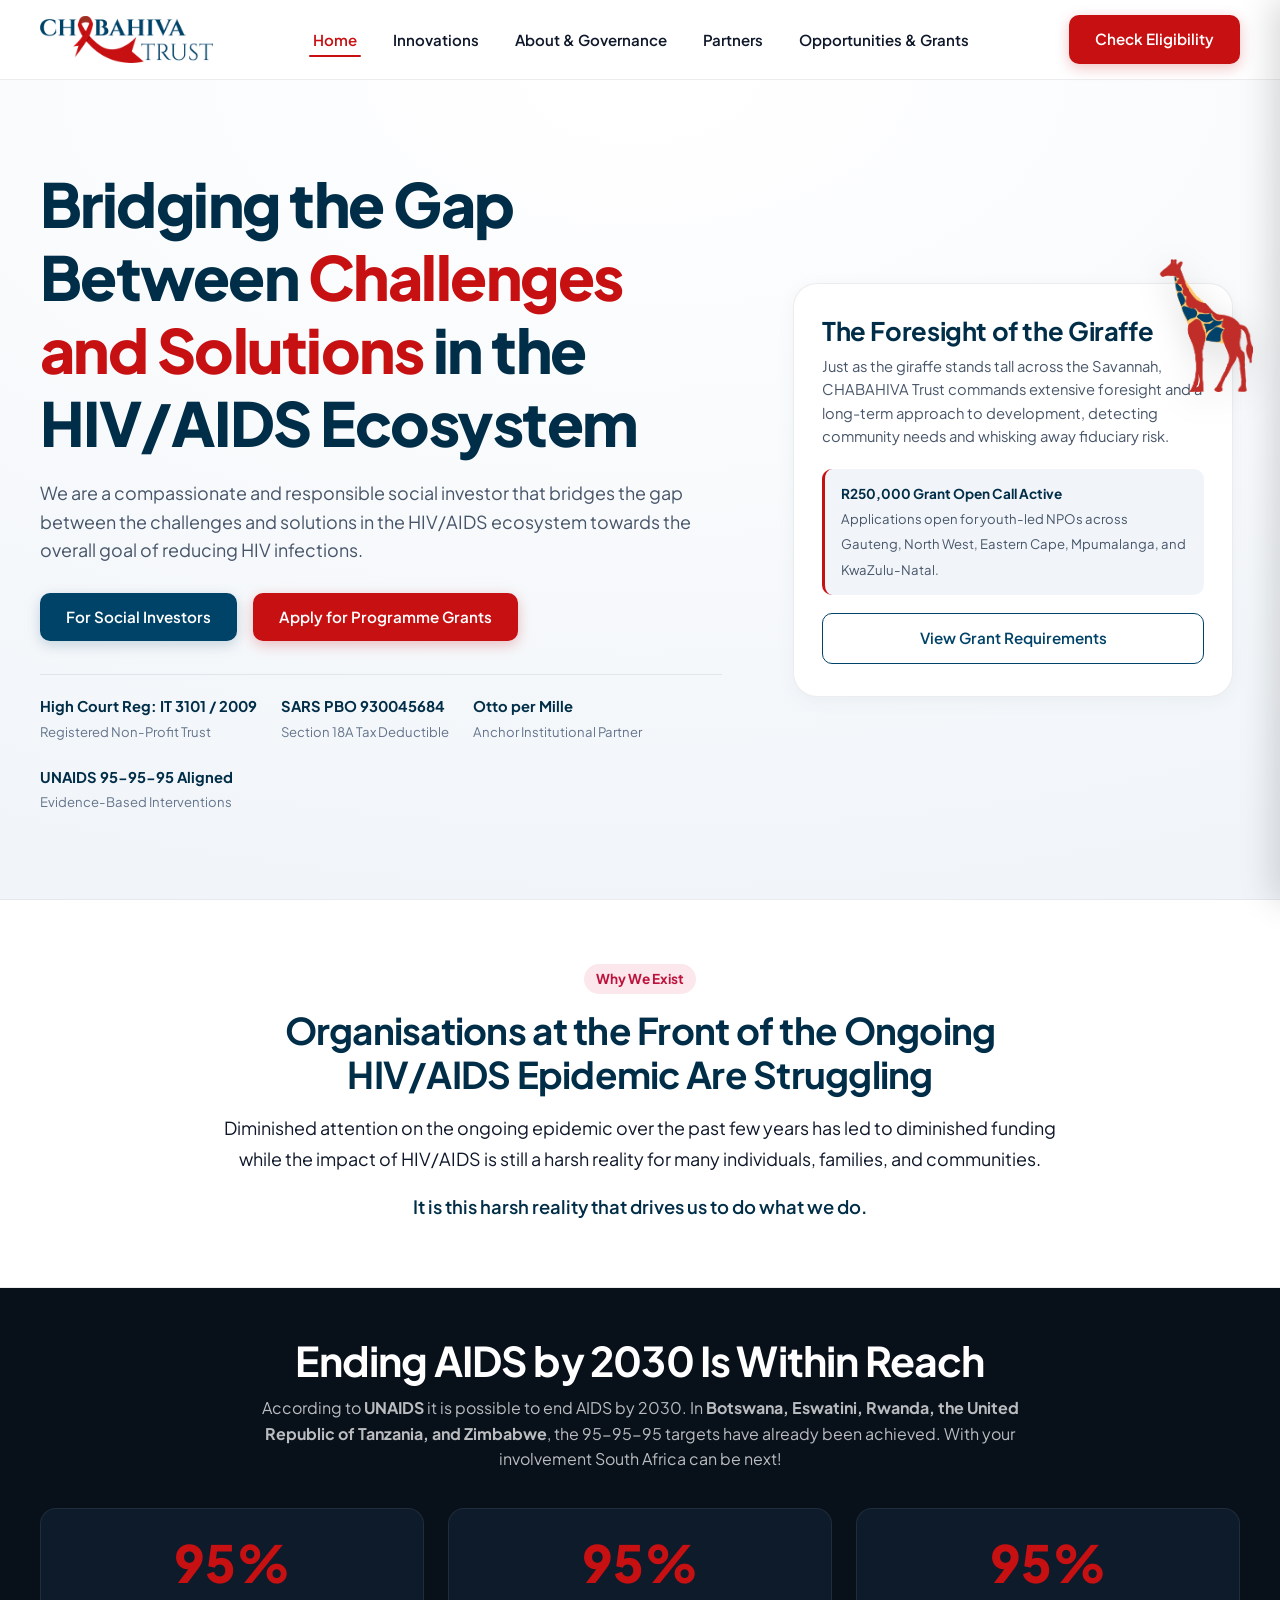
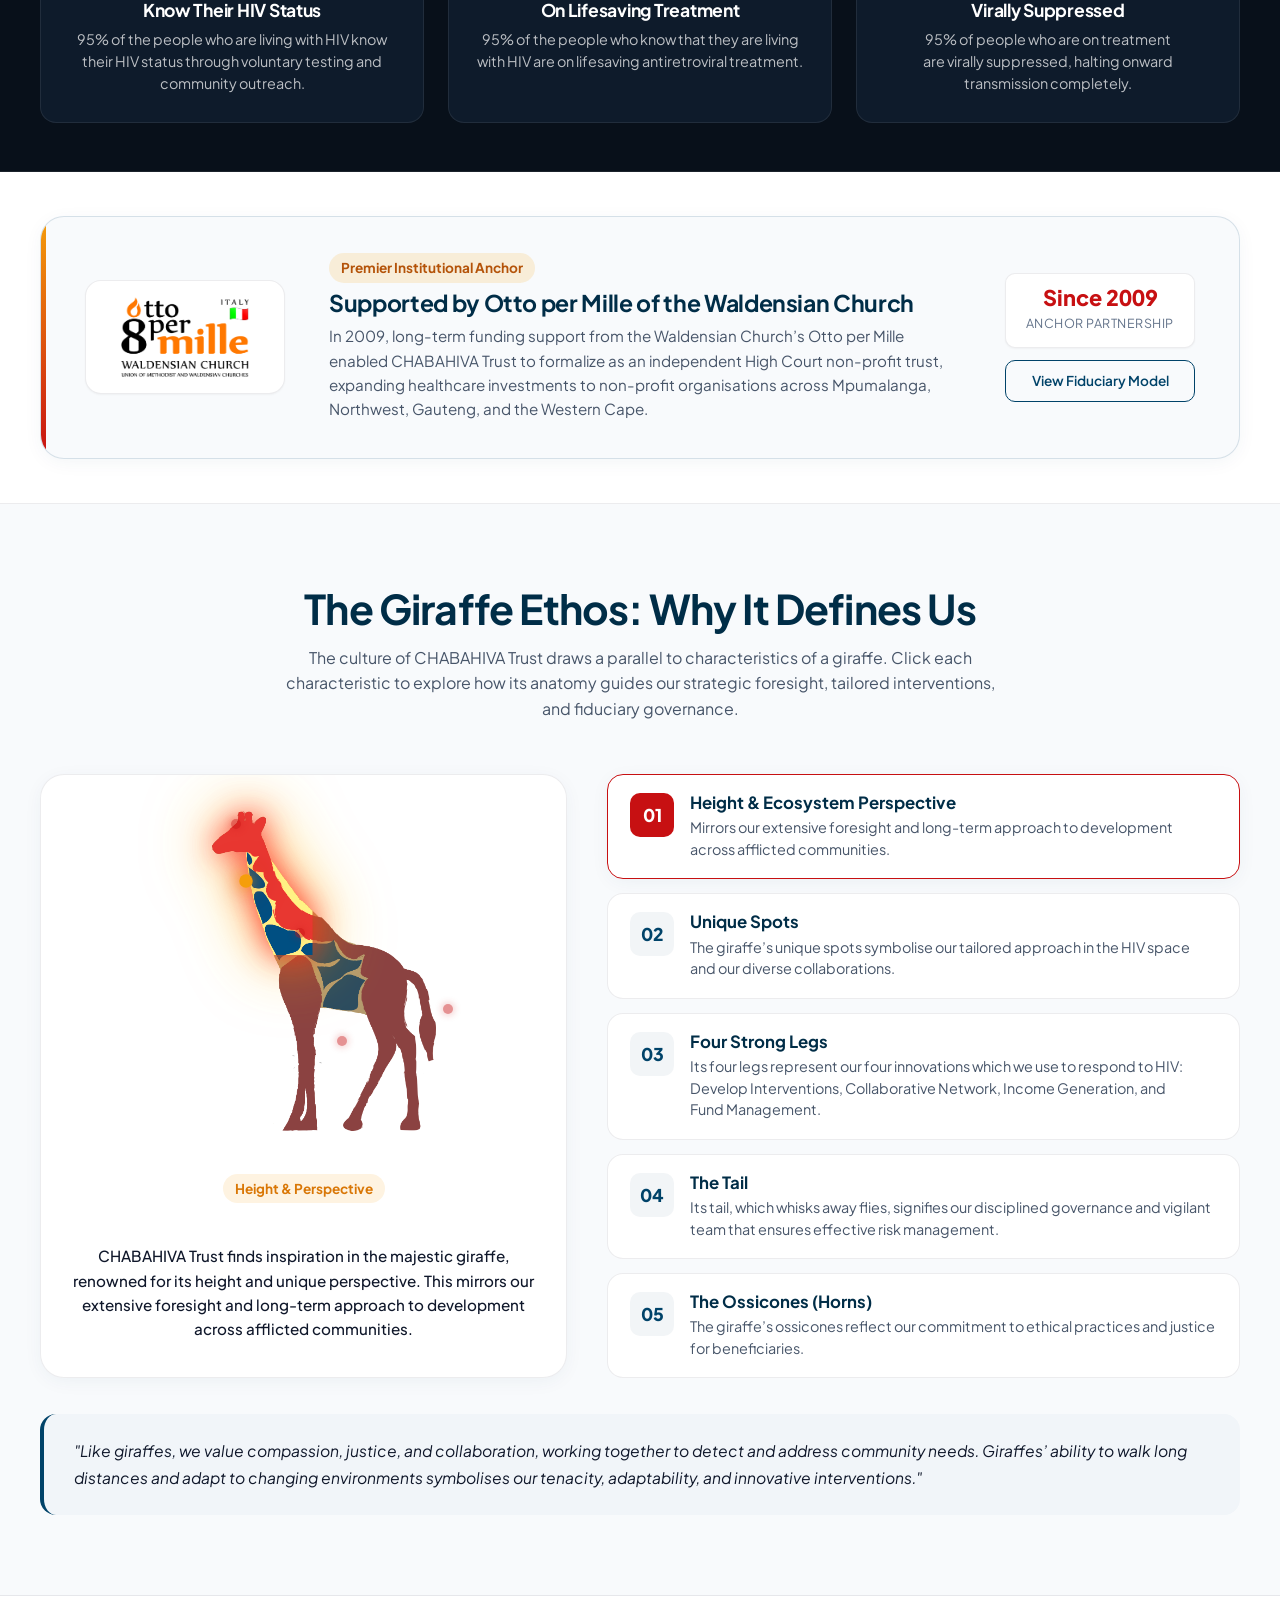
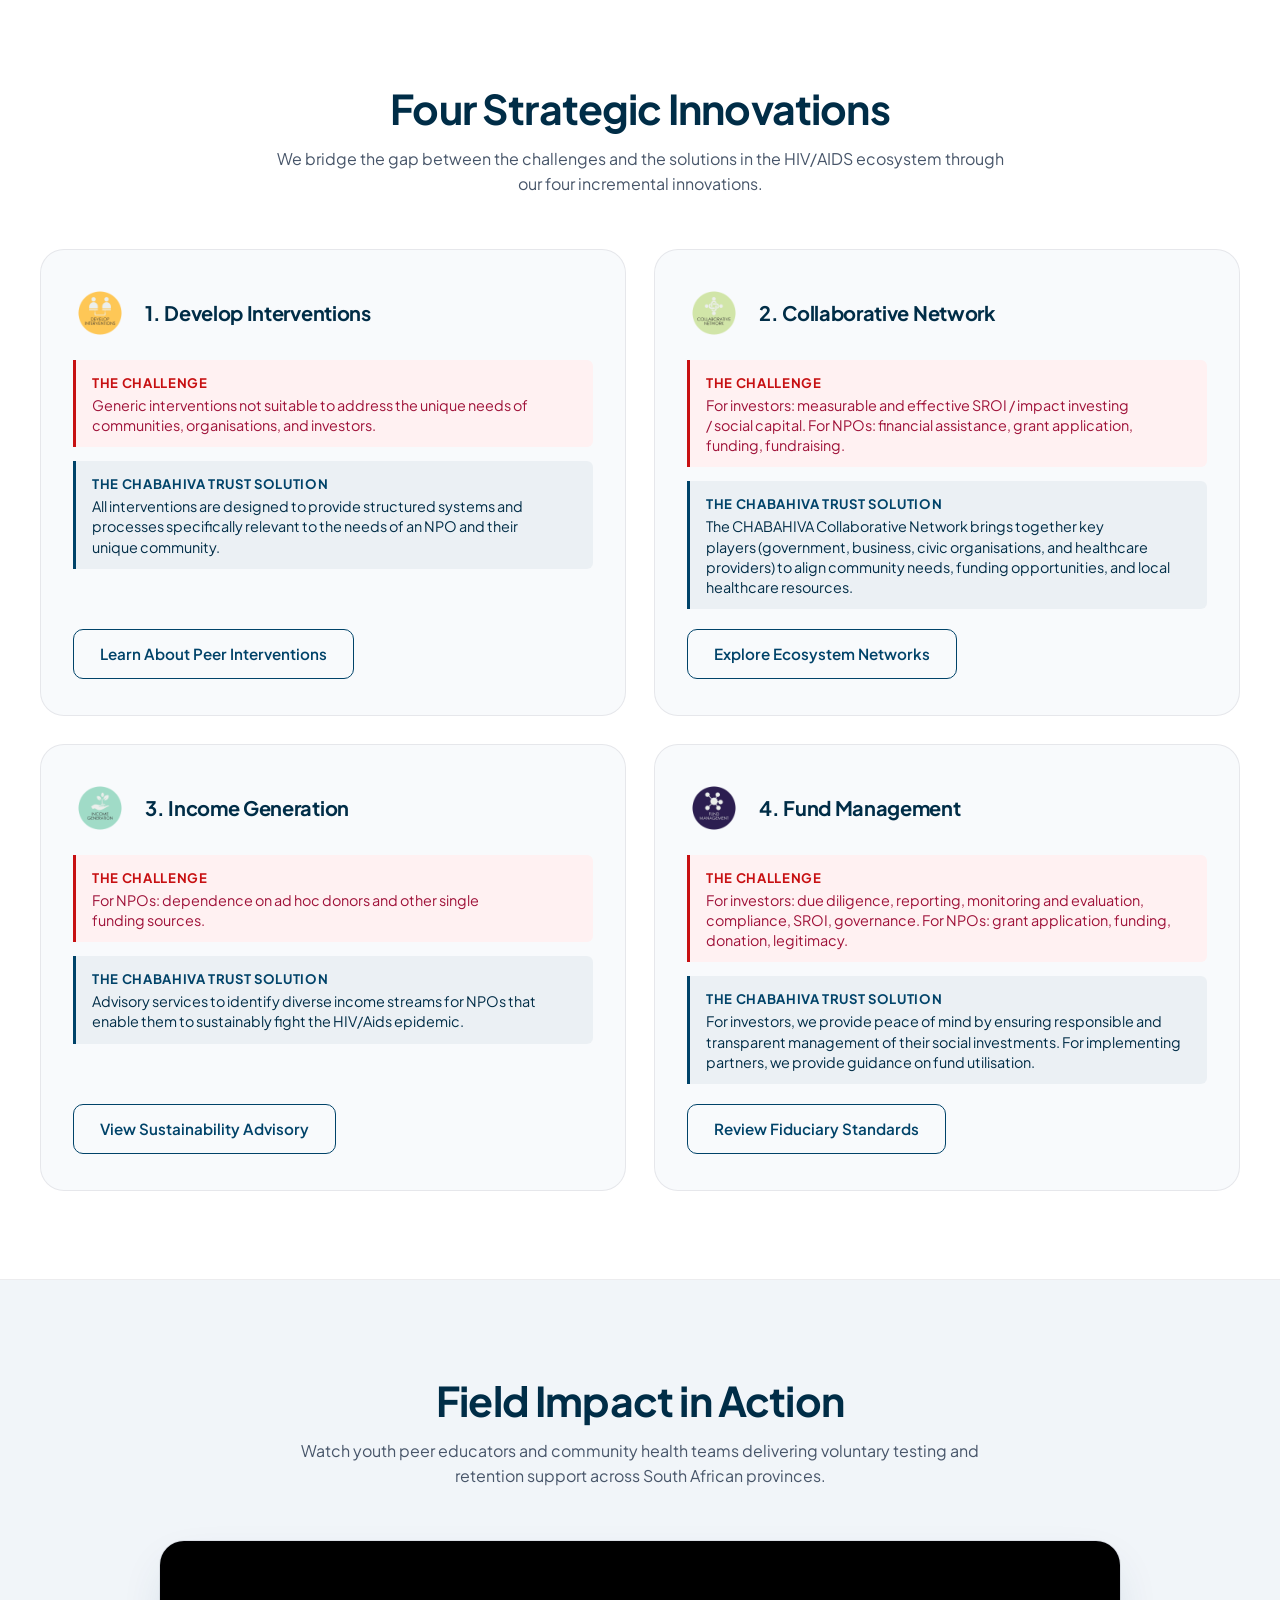
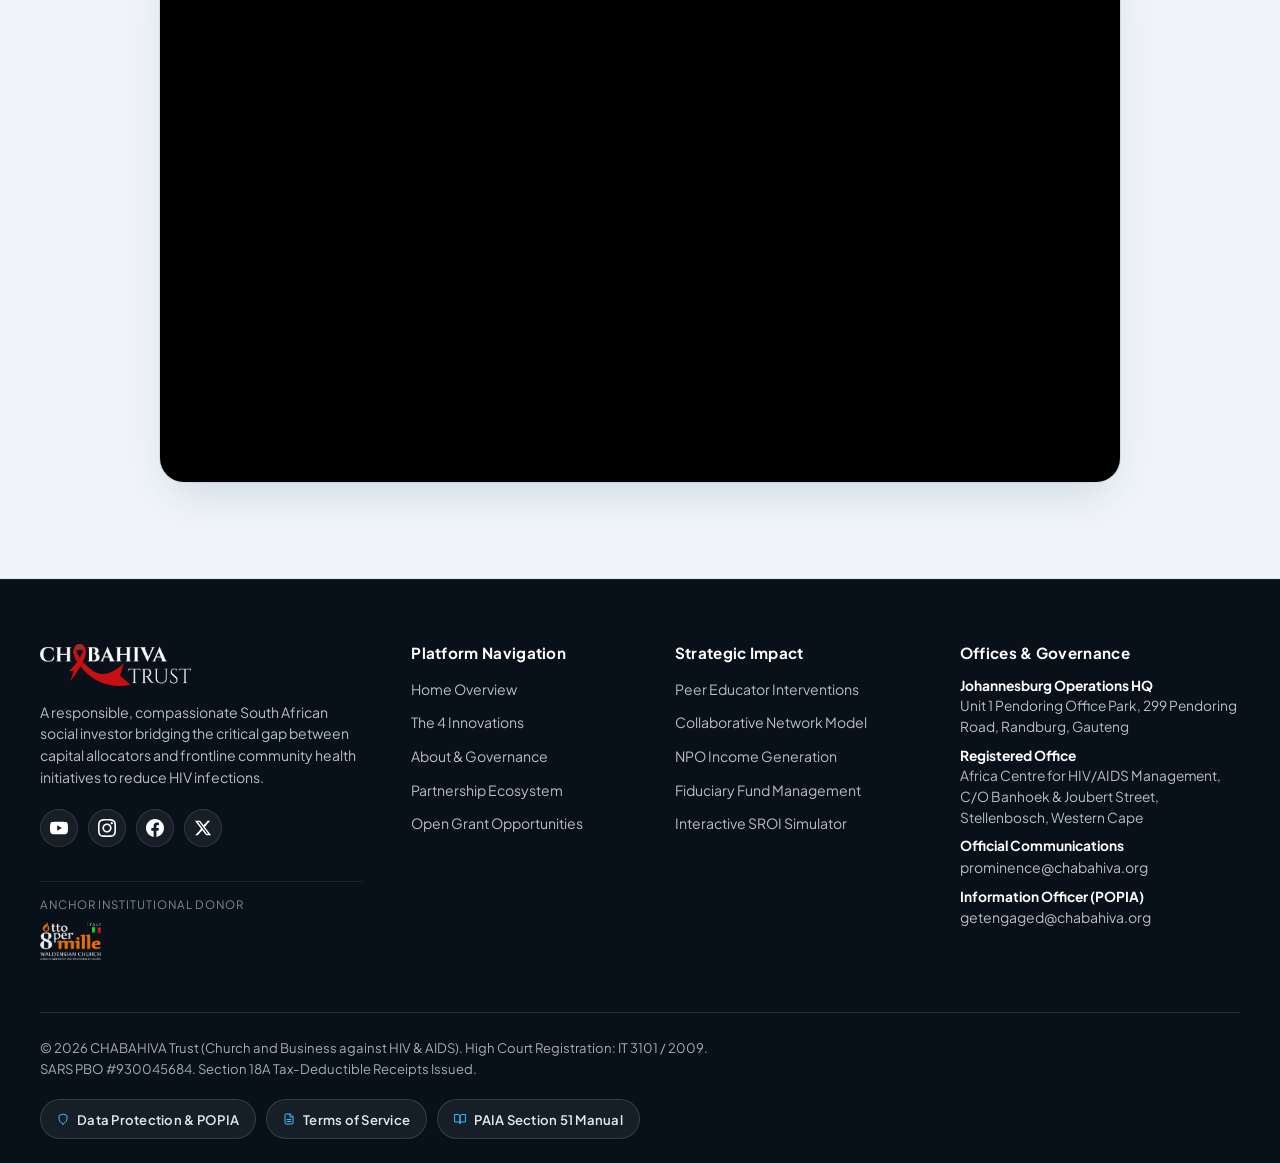
==== commit d51039e3: "Fix Field Impact video showcase responsive layout, centering, and hover elevation" ====
--- a/demo-chabahiva/index.html
+++ b/demo-chabahiva/index.html
@@ -388,7 +388,7 @@
   </section>
 
   <!-- Video Showcase (Authentic Youth Video Embed) -->
-  <section class="video-showcase-section">
+  <section class="video-section">
     <div class="container">
       <div class="section-head">
         <h2>Field Impact in Action</h2>
@@ -397,13 +397,16 @@
         </p>
       </div>
 
-      <div class="video-wrapper">
-        <iframe 
-          src="https://www.youtube-nocookie.com/embed/VYncm47GPKM?rel=0&modestbranding=1" 
-          title="CHABAHIVA Trust - World AIDS Day and Community Action"
-          allow="accelerometer; autoplay; clipboard-write; encrypted-media; gyroscope; picture-in-picture" 
-          allowfullscreen>
-        </iframe>
+      <div class="video-frame-container">
+        <div class="video-responsive">
+          <iframe 
+            src="https://www.youtube-nocookie.com/embed/VYncm47GPKM?rel=0&modestbranding=1" 
+            title="CHABAHIVA Trust - Field Impact in Action"
+            loading="lazy"
+            allow="accelerometer; autoplay; clipboard-write; encrypted-media; gyroscope; picture-in-picture; web-share" 
+            allowfullscreen>
+          </iframe>
+        </div>
       </div>
     </div>
   </section>
--- a/demo-chabahiva/css/style.css
+++ b/demo-chabahiva/css/style.css
@@ -58,6 +58,15 @@
   /* Geometry */
   --nav-height: 80px;
   --container-max: 1280px;
+
+  /* Emil Kowalski Motion Tokens */
+  --ease-out: cubic-bezier(0.23, 1, 0.32, 1);
+  --ease-reveal: cubic-bezier(0.16, 1, 0.3, 1);
+  --ease-in-out: cubic-bezier(0.77, 0, 0.175, 1);
+  --ease-drawer: cubic-bezier(0.32, 0.72, 0, 1);
+  --duration-fast: 140ms;
+  --duration-normal: 220ms;
+  --duration-reveal: 650ms;
 }
 
 /* Base Reset */
@@ -90,7 +99,7 @@
 a {
   color: inherit;
   text-decoration: none;
-  transition: all 0.2s cubic-bezier(0.16, 1, 0.3, 1);
+  transition: color 0.18s var(--ease-out), background-color 0.18s var(--ease-out), border-color 0.18s var(--ease-out), opacity 0.18s var(--ease-out);
 }
 
 button, input, select, textarea {
@@ -174,7 +183,7 @@
   border-radius: var(--radius-md);
   font-weight: 600;
   font-size: 0.95rem;
-  transition: all 0.22s cubic-bezier(0.16, 1, 0.3, 1);
+  transition: transform 0.18s var(--ease-out), background-color 0.18s var(--ease-out), border-color 0.18s var(--ease-out), box-shadow 0.18s var(--ease-out), color 0.18s var(--ease-out);
   text-align: center;
   user-select: none;
 }
@@ -244,7 +253,7 @@
   border-bottom: 1px solid var(--border-light);
   display: flex;
   align-items: center;
-  transition: all 0.2s ease;
+  transition: background-color 0.22s var(--ease-out), border-color 0.22s var(--ease-out), box-shadow 0.22s var(--ease-out);
 }
 
 .nav-wrap {
@@ -281,15 +290,10 @@
   color: var(--color-text-main);
   padding: 8px 4px;
   position: relative;
-  transition: color 0.2s ease;
-}
-
-.nav-link:hover,
-.nav-link.active {
-  color: var(--color-accent);
-}
-
-.nav-link.active::after {
+  transition: color 0.18s var(--ease-out);
+}
+
+.nav-link::after {
   content: '';
   position: absolute;
   bottom: 0;
@@ -298,6 +302,22 @@
   height: 2px;
   background-color: var(--color-accent);
   border-radius: var(--radius-full);
+  transform: scaleX(0);
+  transform-origin: center;
+  transition: transform 0.24s var(--ease-out);
+}
+
+.nav-link:hover {
+  color: var(--color-accent);
+}
+
+.nav-link:hover::after,
+.nav-link.active::after {
+  transform: scaleX(1);
+}
+
+.nav-link.active {
+  color: var(--color-accent);
 }
 
 /* Zone 3: CTA Cluster */
@@ -336,7 +356,7 @@
 .mobile-drawer {
   position: fixed;
   top: 0;
-  right: -100%;
+  right: 0;
   width: 100%;
   max-width: 360px;
   height: 100vh;
@@ -348,12 +368,14 @@
   display: flex;
   flex-direction: column;
   justify-content: space-between;
-  transition: right 0.3s cubic-bezier(0.16, 1, 0.3, 1);
+  transform: translateX(100%);
+  transition: transform 0.32s var(--ease-drawer);
+  will-change: transform;
   overflow-y: auto;
 }
 
 .mobile-drawer.open {
-  right: 0;
+  transform: translateX(0);
 }
 
 .mobile-drawer-backdrop {
@@ -797,7 +819,7 @@
   padding: 18px 22px;
   cursor: pointer;
   text-align: left;
-  transition: all 0.2s cubic-bezier(0.16, 1, 0.3, 1);
+  transition: transform 0.22s var(--ease-out), border-color 0.22s var(--ease-out), background-color 0.22s var(--ease-out), box-shadow 0.22s var(--ease-out);
   display: flex;
   align-items: flex-start;
   gap: 16px;
@@ -866,7 +888,7 @@
   border: 1px solid var(--border-light);
   border-radius: var(--radius-xl);
   padding: 36px 32px;
-  transition: all 0.25s cubic-bezier(0.16, 1, 0.3, 1);
+  transition: transform 0.24s var(--ease-out), box-shadow 0.24s var(--ease-out), border-color 0.24s var(--ease-out), background-color 0.24s var(--ease-out);
   display: flex;
   flex-direction: column;
   justify-content: space-between;
@@ -946,36 +968,65 @@
 /* ==========================================================================
    Video Spotlight Section
    ========================================================================== */
-.video-section {
-  padding: 80px 0;
+.video-section,
+.video-showcase-section {
+  padding: clamp(60px, 8vw, 96px) 0;
   background-color: var(--color-canvas-slate);
   border-bottom: 1px solid var(--border-light);
 }
 
 .video-frame-container {
-  max-width: 900px;
+  max-width: 960px;
   margin: 0 auto;
   background-color: #000000;
   border-radius: var(--radius-xl);
   overflow: hidden;
-  box-shadow: var(--shadow-hover);
+  box-shadow: 0 20px 48px -10px rgba(0, 67, 105, 0.16), 0 0 0 1px var(--border-light);
   border: 1px solid var(--border-light);
 }
 
 .video-responsive {
   position: relative;
+  width: 100%;
   padding-bottom: 56.25%; /* 16:9 ratio */
   height: 0;
   overflow: hidden;
 }
 
-.video-responsive iframe {
+.video-responsive iframe,
+.video-frame-container iframe {
   position: absolute;
   top: 0;
   left: 0;
   width: 100%;
   height: 100%;
   border: 0;
+  display: block;
+}
+
+/* Fallback for direct video-wrapper usage */
+.video-wrapper {
+  max-width: 960px;
+  margin: 0 auto;
+  position: relative;
+  width: 100%;
+  padding-bottom: 56.25%; /* 16:9 ratio */
+  height: 0;
+  overflow: hidden;
+  background-color: #000000;
+  border-radius: var(--radius-xl);
+  box-shadow: 0 20px 48px -10px rgba(0, 67, 105, 0.16), 0 0 0 1px var(--border-light);
+  border: 1px solid var(--border-light);
+}
+
+.video-wrapper iframe {
+  position: absolute;
+  top: 0;
+  left: 0;
+  width: 100%;
+  height: 100%;
+  border: 0;
+  display: block;
 }
 
 /* ==========================================================================
@@ -1112,7 +1163,7 @@
   border: 1px solid var(--border-light);
   border-radius: var(--radius-md);
   cursor: pointer;
-  transition: all 0.2s ease;
+  transition: transform 0.18s var(--ease-out), background-color 0.18s var(--ease-out), border-color 0.18s var(--ease-out), box-shadow 0.18s var(--ease-out);
 }
 
 .checker-option:hover {
@@ -1132,6 +1183,9 @@
   border-radius: var(--radius-md);
   margin-top: 20px;
   display: none;
+  opacity: 0;
+  transform: translateY(8px) scale(0.985);
+  transition: opacity 0.3s var(--ease-reveal), transform 0.3s var(--ease-reveal);
 }
 
 .checker-result-box.eligible {
@@ -1163,7 +1217,7 @@
   border-radius: var(--radius-xl);
   overflow: hidden;
   box-shadow: var(--shadow-card);
-  transition: all 0.22s ease;
+  transition: transform 0.24s var(--ease-out), box-shadow 0.24s var(--ease-out), border-color 0.24s var(--ease-out);
   display: flex;
   flex-direction: column;
 }
@@ -1552,7 +1606,7 @@
   align-items: center;
   justify-content: center;
   color: var(--color-text-white);
-  transition: all 0.2s ease;
+  transition: transform 0.2s var(--ease-out), background-color 0.2s var(--ease-out), border-color 0.2s var(--ease-out), box-shadow 0.2s var(--ease-out);
 }
 
 .footer-social-btn:hover {
@@ -1646,7 +1700,7 @@
   color: #E2E8F0;
   text-decoration: none;
   letter-spacing: 0.02em;
-  transition: all 0.22s cubic-bezier(0.16, 1, 0.3, 1);
+  transition: transform 0.2s var(--ease-out), background-color 0.2s var(--ease-out), border-color 0.2s var(--ease-out), color 0.2s var(--ease-out), box-shadow 0.2s var(--ease-out);
   box-shadow: 0 1px 2px rgba(0, 0, 0, 0.2);
 }
 
@@ -1952,3 +2006,151 @@
     align-items: center;
   }
 }
+
+
+/* ==========================================================================
+   Emil Kowalski Design Engineering — Unhurried Motion & Interaction Suite
+   ========================================================================== */
+
+/* 1. Unhurried Scroll Reveal Engine (650ms custom curve, 0.985 scale entry) */
+.reveal-on-scroll {
+  opacity: 0;
+  transform: translateY(22px) scale(0.985);
+  transition: opacity var(--duration-reveal) var(--ease-reveal),
+              transform var(--duration-reveal) var(--ease-reveal);
+  will-change: opacity, transform;
+}
+
+.reveal-on-scroll.is-visible {
+  opacity: 1;
+  transform: translateY(0) scale(1);
+}
+
+/* Stagger Delays for Grid Children */
+.stagger-1 { transition-delay: 60ms; }
+.stagger-2 { transition-delay: 120ms; }
+.stagger-3 { transition-delay: 180ms; }
+.stagger-4 { transition-delay: 240ms; }
+.stagger-5 { transition-delay: 300ms; }
+.stagger-6 { transition-delay: 360ms; }
+
+/* 2. Tactile Press Feedback (:active) */
+.btn:active {
+  transform: scale(0.97) !important;
+}
+
+.metaphor-pill:active {
+  transform: translateX(4px) scale(0.985) !important;
+}
+
+.checker-option:active {
+  transform: scale(0.985) !important;
+}
+
+.footer-legal-chip:active {
+  transform: scale(0.96) !important;
+}
+
+.footer-social-btn:active {
+  transform: scale(0.93) !important;
+}
+
+.trustee-card:active,
+.innovation-card:active,
+.pillar-col-card:active {
+  transform: translateY(-2px) scale(0.99);
+}
+
+/* 3. Refined Desktop Hover Transitions */
+@media (hover: hover) and (pointer: fine) {
+  .trustee-card:hover {
+    transform: translateY(-4px);
+    box-shadow: 0 18px 40px -6px rgba(0, 67, 105, 0.14);
+    border-color: rgba(0, 67, 105, 0.25);
+  }
+
+  .trustee-photo-wrap {
+    overflow: hidden;
+  }
+
+  .trustee-photo-wrap img {
+    transition: transform 0.45s var(--ease-reveal);
+    will-change: transform;
+  }
+
+  .trustee-card:hover .trustee-photo-wrap img {
+    transform: scale(1.04);
+  }
+
+  .pillar-col-card {
+    transition: transform 0.24s var(--ease-out), box-shadow 0.24s var(--ease-out), border-color 0.24s var(--ease-out);
+  }
+
+  .pillar-col-card:hover {
+    transform: translateY(-4px);
+    box-shadow: var(--shadow-hover);
+    border-color: rgba(0, 67, 105, 0.25);
+  }
+
+  .donor-spotlight-card {
+    transition: transform 0.24s var(--ease-out), box-shadow 0.24s var(--ease-out), border-color 0.24s var(--ease-out);
+  }
+
+  .donor-spotlight-card:hover {
+    transform: translateY(-3px);
+    box-shadow: 0 18px 44px -8px rgba(0, 67, 105, 0.14);
+    border-color: rgba(0, 67, 105, 0.25);
+  }
+
+  .contact-form-card,
+  .map-embed-card,
+  .video-frame-container,
+  .video-wrapper {
+    transition: transform 0.24s var(--ease-out), box-shadow 0.24s var(--ease-out), border-color 0.24s var(--ease-out);
+  }
+
+  .contact-form-card:hover,
+  .map-embed-card:hover,
+  .video-frame-container:hover,
+  .video-wrapper:hover {
+    box-shadow: 0 24px 56px -12px rgba(0, 67, 105, 0.22);
+    border-color: rgba(0, 67, 105, 0.25);
+  }
+
+  .checker-option:hover {
+    transform: translateX(4px);
+    background-color: #FFFFFF;
+    border-color: var(--color-primary);
+    box-shadow: 0 2px 10px rgba(0, 67, 105, 0.06);
+  }
+
+  .metaphor-pill:hover {
+    transform: translateX(6px);
+    border-color: var(--color-primary);
+    box-shadow: 0 4px 16px rgba(0, 67, 105, 0.08);
+  }
+}
+
+/* 4. Form Input Focus Transitions */
+.form-input, .form-select, .form-textarea {
+  transition: border-color 0.18s var(--ease-out), box-shadow 0.18s var(--ease-out), background-color 0.18s var(--ease-out);
+}
+
+.form-input:focus, .form-select:focus, .form-textarea:focus {
+  outline: none;
+  border-color: var(--color-primary);
+  box-shadow: 0 0 0 3px rgba(0, 67, 105, 0.14);
+  background-color: #FFFFFF;
+}
+
+/* 5. Reduced Motion Enforcement */
+@media (prefers-reduced-motion: reduce) {
+  .reveal-on-scroll {
+    opacity: 1 !important;
+    transform: none !important;
+    transition: none !important;
+  }
+  .nav-link::after {
+    transition: none !important;
+  }
+}
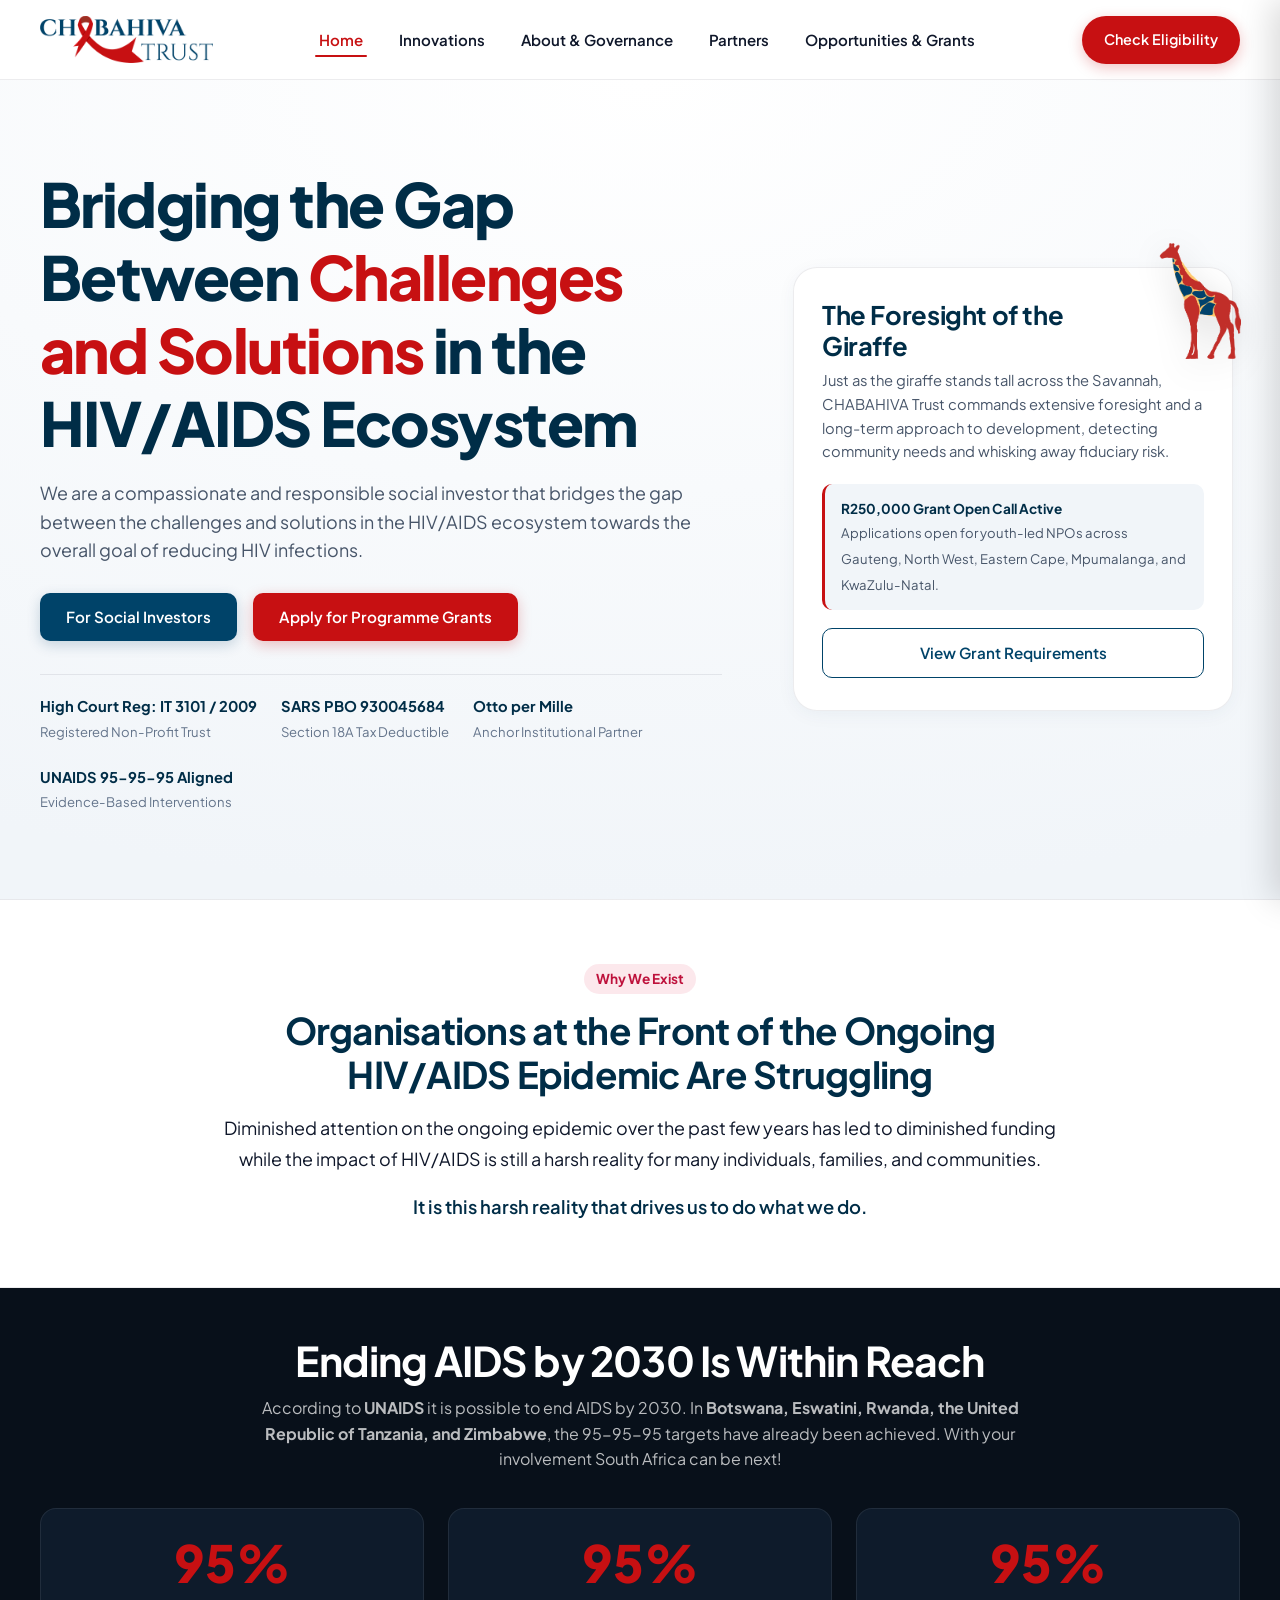
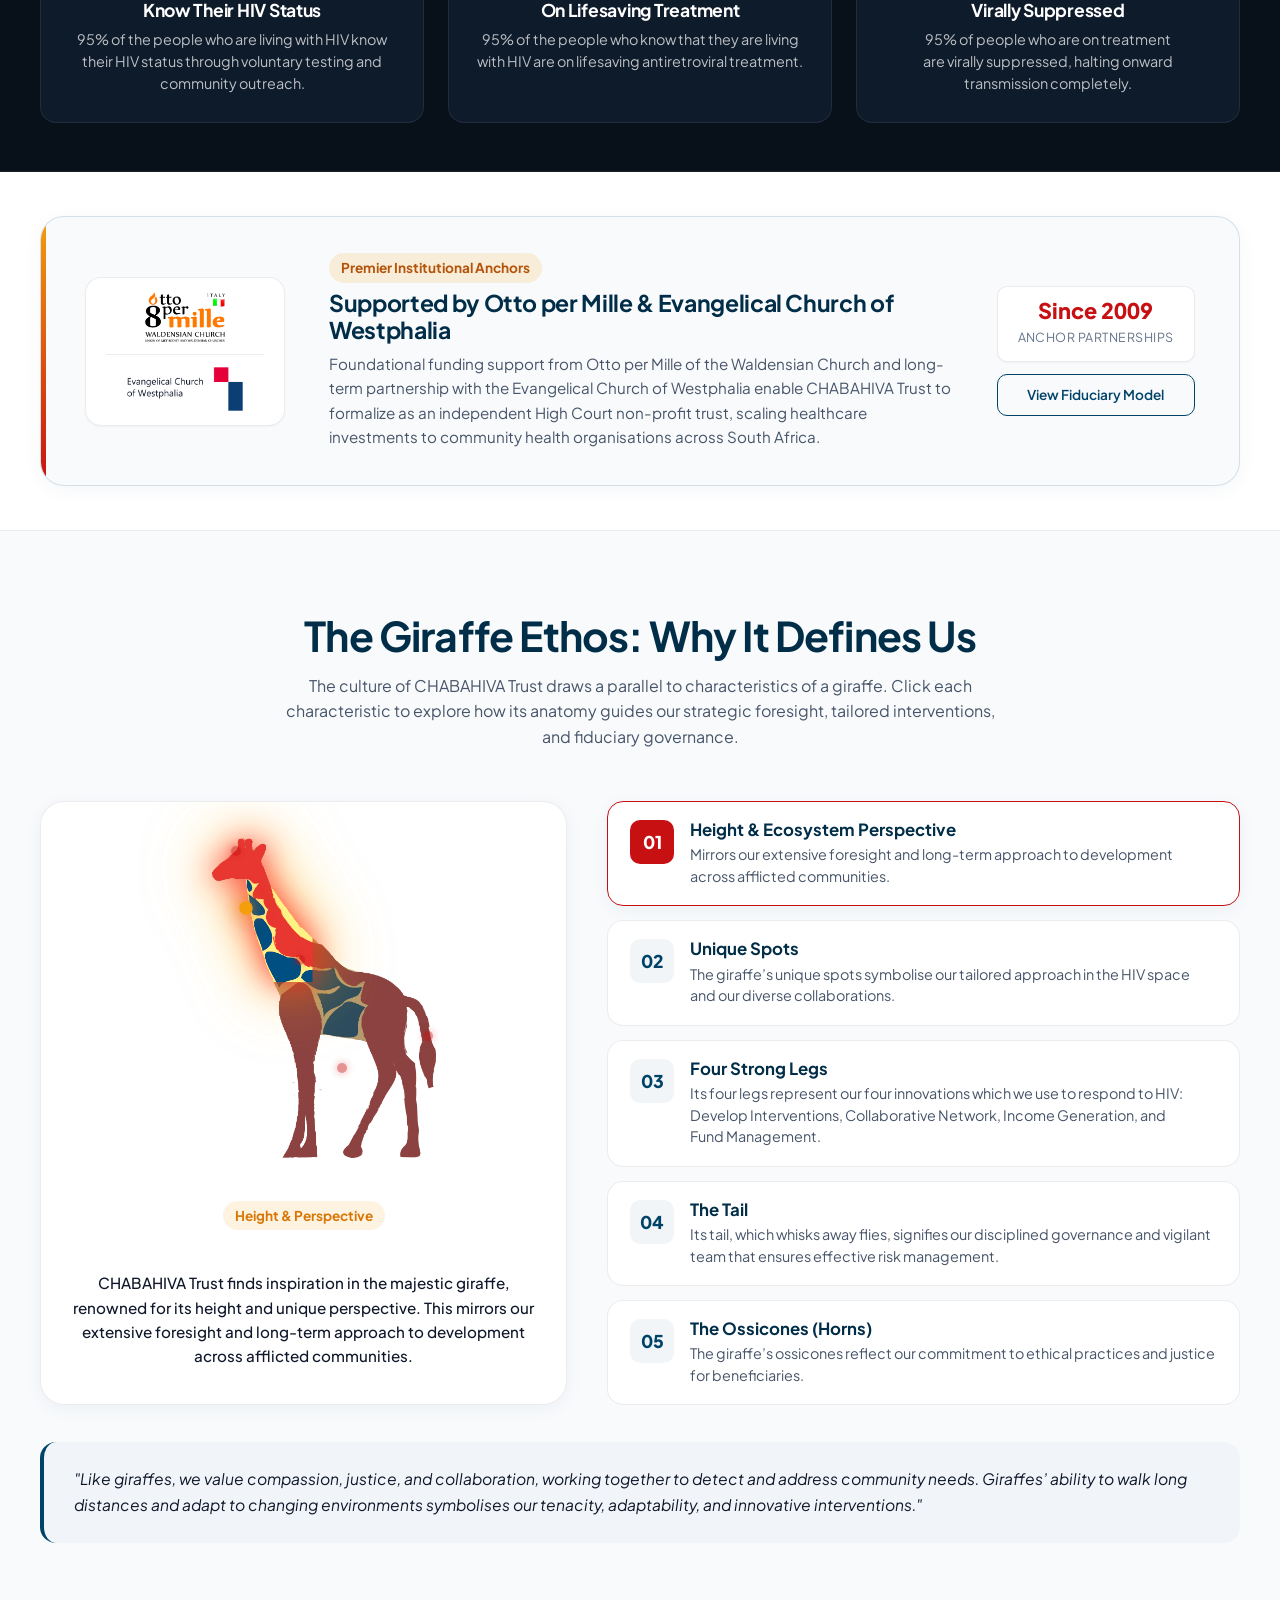
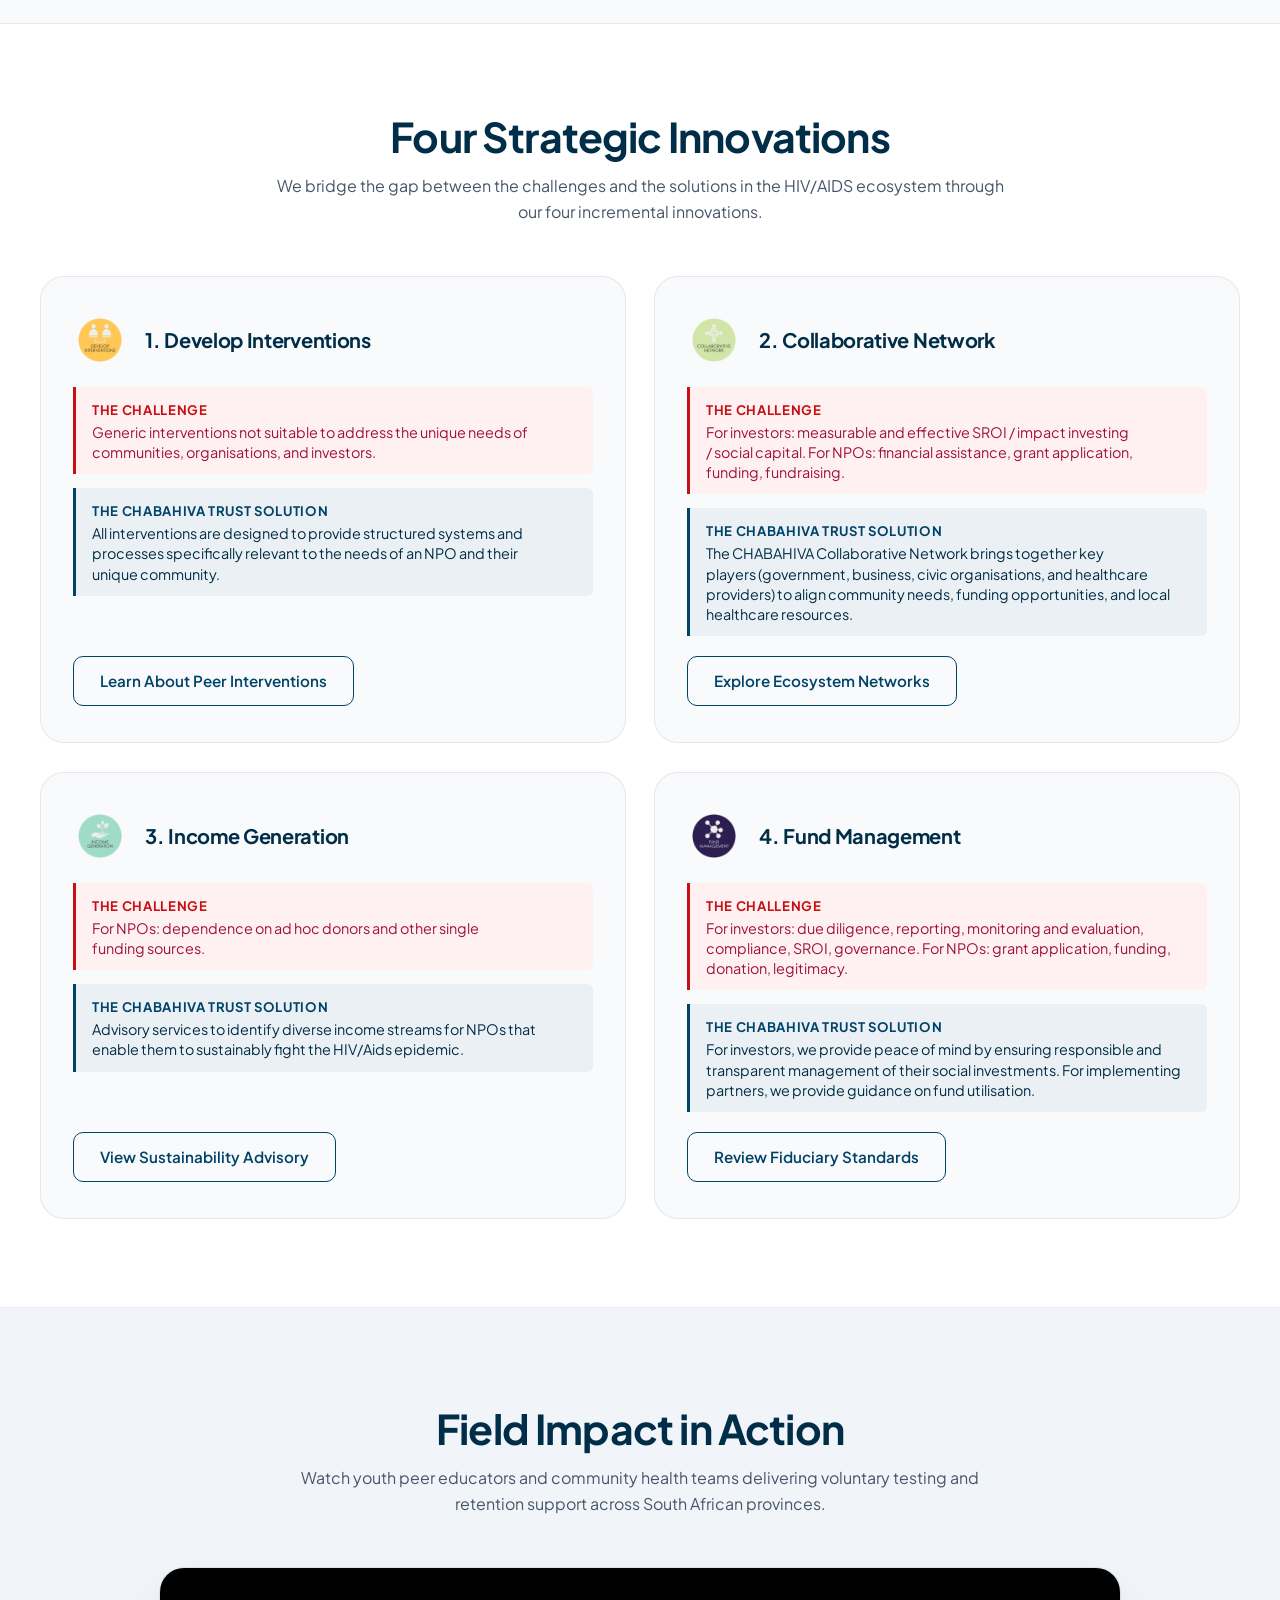
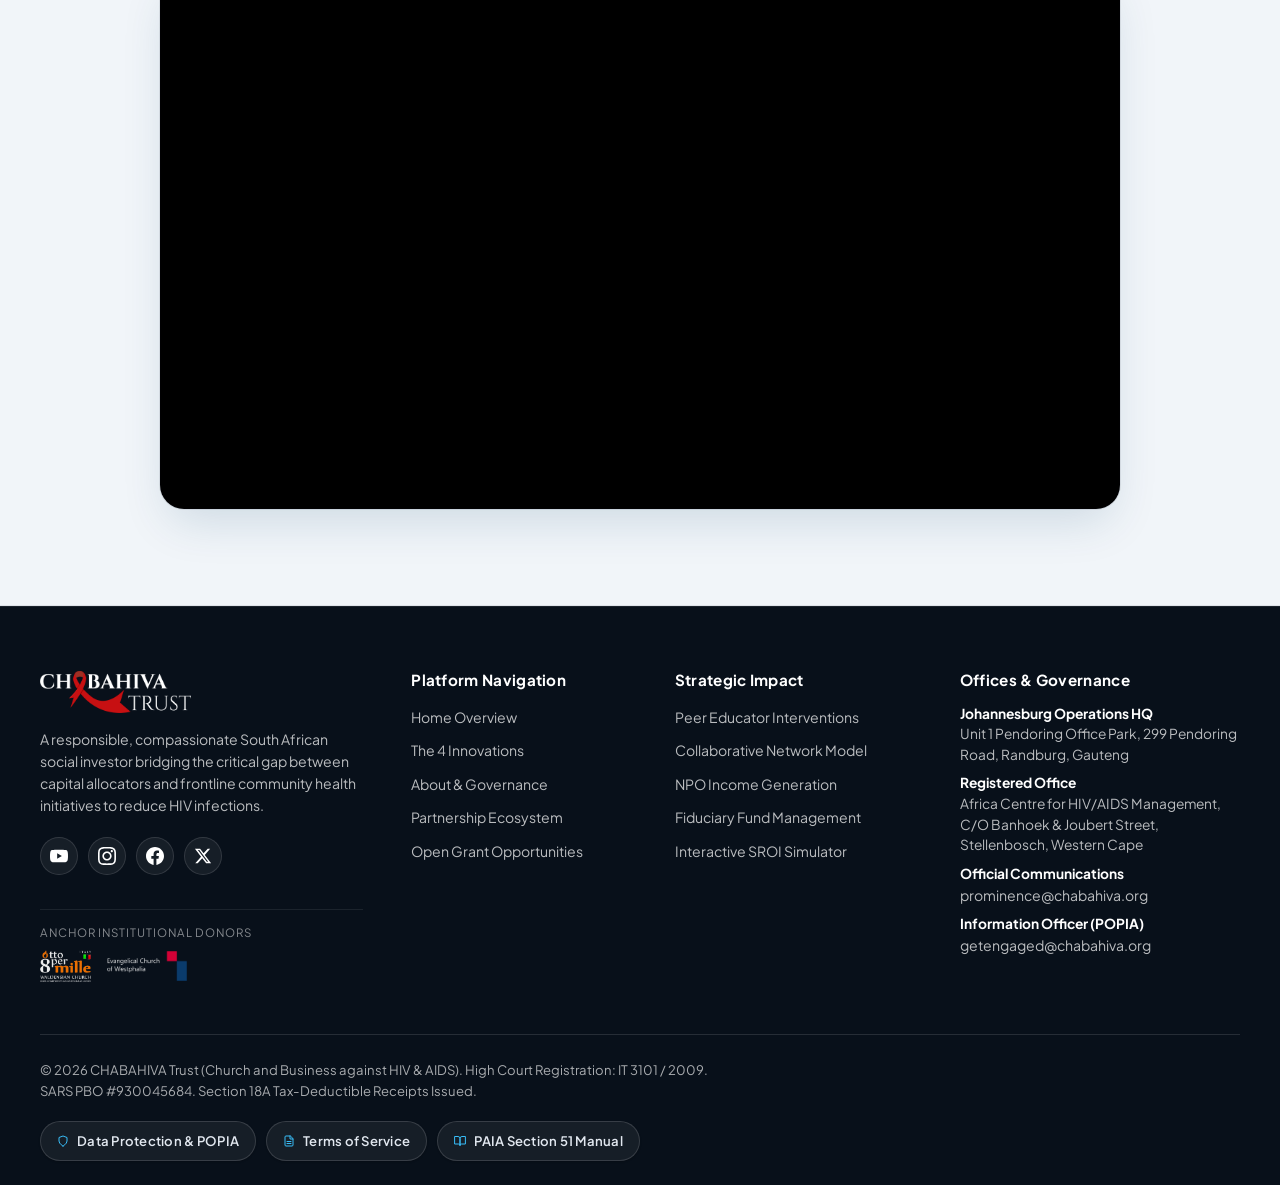
==== commit 268f75a8: "Fix trustee portrait framing, integrate Evangelical Church of Westphalia donor logo, and resolve SRO" ====
--- a/demo-chabahiva/index.html
+++ b/demo-chabahiva/index.html
@@ -174,20 +174,22 @@
   <section class="donor-spotlight-section">
     <div class="container">
       <div class="donor-spotlight-card">
-        <div class="donor-logo-wrap">
-          <img src="assets/logos/donor_otto_per_mille.png" alt="Otto per Mille of the Waldensian Church" width="220" height="138">
+        <div class="donor-logo-wrap" style="display: flex; flex-direction: column; gap: 12px; align-items: center; justify-content: center; padding: 14px 20px;">
+          <img src="assets/logos/donor_otto_per_mille.png" alt="Otto per Mille of the Waldensian Church" width="180" height="113" style="max-height: 50px; width: auto; object-fit: contain;">
+          <div style="width: 100%; height: 1px; background: var(--border-light);"></div>
+          <img src="assets/logos/donor_evangelical_church_westphalia.png" alt="Evangelical Church of Westphalia" width="180" height="68" style="max-height: 44px; width: auto; object-fit: contain;">
         </div>
         <div class="donor-spotlight-content">
-          <span class="giraffe-meta-tag" style="background-color: rgba(245, 158, 11, 0.15); color: #B45309;">Premier Institutional Anchor</span>
-          <h3>Supported by Otto per Mille of the Waldensian Church</h3>
+          <span class="giraffe-meta-tag" style="background-color: rgba(245, 158, 11, 0.15); color: #B45309;">Premier Institutional Anchors</span>
+          <h3>Supported by Otto per Mille & Evangelical Church of Westphalia</h3>
           <p>
-            In 2009, long-term funding support from the Waldensian Church’s Otto per Mille enabled CHABAHIVA Trust to formalize as an independent High Court non-profit trust, expanding healthcare investments to non-profit organisations across Mpumalanga, Northwest, Gauteng, and the Western Cape.
+            Foundational funding support from Otto per Mille of the Waldensian Church and long-term partnership with the Evangelical Church of Westphalia enable CHABAHIVA Trust to formalize as an independent High Court non-profit trust, scaling healthcare investments to community health organisations across South Africa.
           </p>
         </div>
         <div class="donor-badge-col">
           <div class="donor-stat-pill">
             <strong>Since 2009</strong>
-            <span>Anchor Partnership</span>
+            <span>Anchor Partnerships</span>
           </div>
           <a href="partners.html#investors" class="btn btn-outline" style="font-size: 0.85rem; padding: 8px 16px; min-height: 42px;">View Fiduciary Model</a>
         </div>
@@ -438,8 +440,11 @@
             </a>
           </div>
           <div class="footer-donor-strip">
-            <span>Anchor Institutional Donor</span>
-            <img src="assets/logos/donor_otto_per_mille_white.png" alt="Supported by Otto per Mille of the Waldensian Church" width="160" height="40">
+            <span>Anchor Institutional Donors</span>
+            <div class="footer-donor-logos">
+              <img src="assets/logos/donor_otto_per_mille_white.png" alt="Supported by Otto per Mille of the Waldensian Church" width="140" height="35" style="height: 32px; width: auto; object-fit: contain;">
+              <img src="assets/logos/donor_evangelical_church_westphalia_white.png" alt="Evangelical Church of Westphalia" width="140" height="35" style="height: 30px; width: auto; object-fit: contain;">
+            </div>
           </div>
         </div>
 
--- a/demo-chabahiva/css/style.css
+++ b/demo-chabahiva/css/style.css
@@ -81,6 +81,9 @@
   scroll-behavior: smooth;
   -webkit-font-smoothing: antialiased;
   -moz-osx-font-smoothing: grayscale;
+  overflow-x: hidden;
+  max-width: 100%;
+  width: 100%;
 }
 
 body {
@@ -88,7 +91,10 @@
   color: var(--color-text-main);
   background-color: var(--color-canvas-light);
   line-height: 1.6;
-  overflow-x: clip;
+  overflow-x: hidden;
+  max-width: 100%;
+  width: 100%;
+  position: relative;
 }
 
 img, svg, video {
@@ -325,6 +331,14 @@
   display: flex;
   align-items: center;
   gap: 16px;
+}
+
+.site-header .nav-actions .btn {
+  padding: 10px 22px;
+  font-size: 0.9rem;
+  font-weight: 600;
+  border-radius: var(--radius-full);
+  white-space: nowrap;
 }
 
 .nav-phone {
@@ -524,15 +538,20 @@
   z-index: 2;
 }
 
+.hero-main-card h3 {
+  padding-right: 84px;
+}
+
 .hero-floating-mascot {
   position: absolute;
   top: -24px;
-  right: -20px;
-  width: 110px;
+  right: -8px;
+  width: 96px;
   height: auto;
   z-index: 3;
   filter: drop-shadow(0 8px 16px rgba(0, 0, 0, 0.12));
   animation: gentleFloat 4s ease-in-out infinite;
+  pointer-events: none;
 }
 
 @keyframes gentleFloat {
@@ -793,7 +812,7 @@
 .beacon-height { top: 22%; left: 32%; }
 .beacon-spots { top: 38%; left: 49%; }
 .beacon-legs { top: 72%; left: 62%; }
-.beacon-tail { top: 62%; left: 95%; }
+.beacon-tail { top: 62%; left: 89%; }
 .beacon-ossicones { top: 4%; left: 29%; }
 
 .giraffe-meta-tag {
@@ -1075,26 +1094,58 @@
 
 .range-slider {
   width: 100%;
-  height: 8px;
+  height: 10px;
   border-radius: var(--radius-full);
-  background: #CBD5E1;
+  background: #E2E8F0;
   outline: none;
   -webkit-appearance: none;
+  appearance: none;
+  cursor: pointer;
+  transition: background 0.1s ease;
 }
 
 .range-slider::-webkit-slider-thumb {
   -webkit-appearance: none;
+  appearance: none;
   width: 24px;
   height: 24px;
   border-radius: 50%;
   background: var(--color-accent);
+  border: 2.5px solid #FFFFFF;
   cursor: pointer;
-  box-shadow: 0 2px 8px rgba(199, 16, 18, 0.4);
-  transition: transform 0.1s ease;
+  box-shadow: 0 2px 10px rgba(199, 16, 18, 0.45);
+  transition: transform 0.15s ease, box-shadow 0.15s ease;
 }
 
 .range-slider::-webkit-slider-thumb:hover {
-  transform: scale(1.15);
+  transform: scale(1.18);
+  box-shadow: 0 4px 14px rgba(199, 16, 18, 0.6);
+}
+
+.range-slider:active::-webkit-slider-thumb {
+  transform: scale(1.24);
+  cursor: grabbing;
+}
+
+.range-slider::-moz-range-thumb {
+  width: 24px;
+  height: 24px;
+  border-radius: 50%;
+  background: var(--color-accent);
+  border: 2.5px solid #FFFFFF;
+  cursor: pointer;
+  box-shadow: 0 2px 10px rgba(199, 16, 18, 0.45);
+  transition: transform 0.15s ease, box-shadow 0.15s ease;
+}
+
+.range-slider::-moz-range-thumb:hover {
+  transform: scale(1.18);
+  box-shadow: 0 4px 14px rgba(199, 16, 18, 0.6);
+}
+
+.range-slider:active::-moz-range-thumb {
+  transform: scale(1.24);
+  cursor: grabbing;
 }
 
 .simulator-results {
@@ -1188,15 +1239,15 @@
   transition: opacity 0.3s var(--ease-reveal), transform 0.3s var(--ease-reveal);
 }
 
-.checker-result-box.eligible {
-  display: block;
+.checker-result-box.eligible,
+#eligibleResult.eligible {
   background-color: #F0FDF4;
   border: 1.5px solid #22C55E;
   color: #15803D;
 }
 
-.checker-result-box.ineligible {
-  display: block;
+.checker-result-box.ineligible,
+#ineligibleResult.ineligible {
   background-color: #FEF2F2;
   border: 1.5px solid #EF4444;
   color: #B91C1C;
@@ -1218,8 +1269,9 @@
   overflow: hidden;
   box-shadow: var(--shadow-card);
   transition: transform 0.24s var(--ease-out), box-shadow 0.24s var(--ease-out), border-color 0.24s var(--ease-out);
-  display: flex;
-  flex-direction: column;
+  display: grid;
+  grid-template-columns: 220px 1fr;
+  align-items: stretch;
 }
 
 .trustee-card.featured-chairperson {
@@ -1231,9 +1283,18 @@
   box-shadow: var(--shadow-md);
 }
 
+.trustee-photo-wrap {
+  width: 100%;
+  height: 100%;
+  min-height: 280px;
+  overflow: hidden;
+  background-color: var(--color-canvas-slate);
+  position: relative;
+}
+
 .trustee-card.featured-chairperson .trustee-photo-wrap {
   height: 100%;
-  min-height: 280px;
+  min-height: 300px;
 }
 
 .trustee-card.featured-chairperson .trustee-details {
@@ -1241,12 +1302,53 @@
   justify-content: center;
 }
 
-@media (max-width: 860px) {
+.trustee-photo-wrap img {
+  width: 100%;
+  height: 100%;
+  object-fit: cover;
+  object-position: center 14%;
+  transition: transform 0.4s ease;
+  display: block;
+}
+
+/* Specific focal points to guarantee facial integrity & headroom across all trustees */
+.trustee-photo-wrap img[src*="lungile"] {
+  object-position: center 14%;
+}
+.trustee-photo-wrap img[src*="ashmeer"] {
+  object-position: center 10%;
+}
+.trustee-photo-wrap img[src*="nosisa"] {
+  object-position: center 16%;
+}
+.trustee-photo-wrap img[src*="albrecht"] {
+  object-position: center 10%;
+}
+.trustee-photo-wrap img[src*="sello"] {
+  object-position: center 14%;
+}
+
+@media (max-width: 992px) {
+  .trustees-grid {
+    grid-template-columns: 1fr;
+  }
+  .trustee-card {
+    grid-template-columns: 240px 1fr;
+  }
+  .trustee-card.featured-chairperson {
+    grid-template-columns: 280px 1fr;
+  }
+}
+
+@media (max-width: 680px) {
+  .trustee-card,
   .trustee-card.featured-chairperson {
     grid-template-columns: 1fr;
   }
+  .trustee-photo-wrap,
   .trustee-card.featured-chairperson .trustee-photo-wrap {
-    height: 300px;
+    height: clamp(300px, 72vw, 360px);
+    min-height: auto;
   }
 }
 
@@ -1254,21 +1356,6 @@
   transform: translateY(-4px);
   box-shadow: var(--shadow-hover);
   border-color: var(--color-primary-light);
-}
-
-.trustee-photo-wrap {
-  width: 100%;
-  height: 280px;
-  overflow: hidden;
-  background-color: var(--color-canvas-slate);
-}
-
-.trustee-photo-wrap img {
-  width: 100%;
-  height: 100%;
-  object-fit: cover;
-  object-position: top center;
-  transition: transform 0.4s ease;
 }
 
 .trustee-card:hover .trustee-photo-wrap img {
@@ -1361,6 +1448,45 @@
   display: grid;
   grid-template-columns: repeat(2, 1fr);
   gap: 32px;
+}
+
+/* Deep Dive Innovation Pillars (Mobile-Hardened) */
+.pillar-row {
+  display: grid;
+  grid-template-columns: 80px 1fr;
+  gap: 24px;
+  align-items: flex-start;
+}
+
+.pillar-icon {
+  width: 80px;
+  height: 80px;
+  object-fit: contain;
+  flex-shrink: 0;
+}
+
+.pillar-compare-grid {
+  display: grid;
+  grid-template-columns: 1fr 1fr;
+  gap: 20px;
+  margin-top: 18px;
+}
+
+/* Fiduciary Supporting Documents Grid */
+.fiduciary-doc-grid {
+  display: grid;
+  grid-template-columns: repeat(2, 1fr);
+  gap: 20px;
+}
+
+/* SROI Simulator Slider Header */
+.simulator-slider-header {
+  display: flex;
+  justify-content: space-between;
+  align-items: center;
+  margin-bottom: 16px;
+  flex-wrap: wrap;
+  gap: 10px;
 }
 
 @media (max-width: 900px) {
@@ -1821,7 +1947,7 @@
     grid-template-columns: 1fr;
   }
   .trustees-grid {
-    grid-template-columns: repeat(2, 1fr);
+    grid-template-columns: 1fr;
   }
   .footer-grid {
     grid-template-columns: 1fr 1fr;
@@ -1832,11 +1958,137 @@
 }
 
 @media (max-width: 768px) {
+  /* 1. Header & Executive Nav CTA Standards */
+  .site-header {
+    height: 68px;
+  }
+  .site-header .nav-wrap {
+    padding-left: clamp(12px, 3vw, 20px);
+    padding-right: clamp(12px, 3vw, 20px);
+  }
+  .site-header .nav-logo img {
+    height: 36px;
+    width: auto;
+    max-width: 135px;
+    object-fit: contain;
+  }
+  .site-header .nav-actions {
+    gap: 8px;
+  }
+  .site-header .nav-actions .btn {
+    padding: 7px 13px;
+    font-size: 0.78rem;
+    font-weight: 600;
+    min-height: 38px;
+    min-width: auto;
+    white-space: nowrap;
+    border-radius: var(--radius-full);
+    line-height: 1.15;
+    box-shadow: 0 2px 8px rgba(199, 16, 18, 0.22);
+  }
   .nav-links, .nav-phone {
     display: none;
   }
   .mobile-toggle {
     display: flex;
+    min-height: 48px;
+    min-width: 44px;
+    padding: 0;
+  }
+
+  /* 2. Hero Section Viewport Architecture */
+  .hero-section {
+    min-height: auto;
+    padding-top: 36px;
+    padding-bottom: 44px;
+  }
+  .hero-content {
+    gap: 16px;
+    align-items: center;
+    text-align: center;
+  }
+  .hero-headline {
+    font-size: clamp(1.85rem, 5.5vw, 2.5rem);
+    line-height: 1.2;
+    text-wrap: balance;
+  }
+  .hero-description {
+    font-size: 0.96rem;
+    line-height: 1.6;
+    max-width: 100%;
+    text-wrap: pretty;
+  }
+  .hero-actions {
+    display: flex;
+    flex-direction: column;
+    width: 100%;
+    gap: 12px;
+  }
+  .hero-actions .btn {
+    width: 100%;
+    text-align: center;
+    justify-content: center;
+  }
+  .hero-trust-bar {
+    display: grid;
+    grid-template-columns: repeat(2, 1fr);
+    gap: 14px;
+    width: 100%;
+    text-align: center;
+    padding-top: 18px;
+    margin-top: 10px;
+  }
+
+  /* 3. Hero Visual Stack & Mascot Centering (Zero Text Overlap & Zero Overflow) */
+  .hero-card-stack {
+    max-width: 100%;
+    margin-top: 24px;
+  }
+  .hero-floating-mascot {
+    position: relative;
+    top: auto;
+    right: auto;
+    margin: -32px auto 14px auto;
+    width: 74px;
+    height: auto;
+    display: block;
+    z-index: 4;
+    filter: drop-shadow(0 6px 14px rgba(0, 0, 0, 0.14));
+  }
+  .hero-main-card {
+    padding: 24px 18px;
+    text-align: center;
+  }
+  .hero-main-card h3 {
+    padding-right: 0 !important;
+    text-align: center;
+    font-size: 1.25rem;
+  }
+  .hero-main-card p {
+    text-align: center;
+  }
+
+  /* 4. Deep Dive Pillars & Comparison Grids */
+  .pillar-row {
+    grid-template-columns: 1fr;
+    gap: 16px;
+    justify-items: center;
+    text-align: center;
+  }
+  .pillar-icon {
+    width: 64px;
+    height: 64px;
+  }
+  .pillar-compare-grid {
+    grid-template-columns: 1fr;
+    gap: 16px;
+    text-align: left;
+  }
+
+  /* 5. Fiduciary Document Clusters & Grids */
+  .fiduciary-doc-grid {
+    grid-template-columns: 1fr;
+    gap: 16px;
   }
   .metric-grid {
     grid-template-columns: 1fr;
@@ -1852,10 +2104,80 @@
   }
   .footer-grid {
     grid-template-columns: 1fr;
+    gap: 32px;
   }
   .footer-sub-bar {
     flex-direction: column;
     text-align: center;
+    gap: 16px;
+  }
+  .footer-legal-links {
+    justify-content: center;
+    width: 100%;
+  }
+
+  /* 6. SROI Simulator Responsiveness */
+  .simulator-slider-header {
+    flex-direction: column;
+    align-items: flex-start;
+    gap: 8px;
+  }
+  .simulator-card {
+    padding: clamp(18px, 4vw, 28px) !important;
+  }
+
+  /* 7. Giraffe Metaphor Explorer on Mobile */
+  .giraffe-visual-panel {
+    padding: 24px 16px;
+  }
+  .giraffe-canvas-container {
+    max-width: 260px;
+  }
+  .giraffe-base-img {
+    max-height: 260px;
+  }
+  .metaphor-pill {
+    padding: 14px 16px;
+  }
+  .metaphor-icon-bubble {
+    width: 38px;
+    height: 38px;
+    font-size: 0.95rem;
+  }
+
+  /* 8. Checker Card & Option Spacing */
+  .checker-card {
+    padding: 24px 16px;
+  }
+  .checker-option {
+    padding: 12px 14px;
+    font-size: 0.9rem;
+  }
+}
+
+@media (max-width: 380px) {
+  .site-header {
+    height: 64px;
+  }
+  .site-header .nav-logo img {
+    max-width: 110px;
+    height: 32px;
+  }
+  .site-header .nav-actions .btn {
+    font-size: 0.72rem;
+    padding: 6px 10px;
+  }
+  .hero-trust-bar {
+    grid-template-columns: 1fr;
+    gap: 12px;
+  }
+  .container {
+    padding-left: 14px;
+    padding-right: 14px;
+  }
+  .btn {
+    padding: 10px 18px;
+    font-size: 0.9rem;
   }
 }
 
@@ -1979,6 +2301,13 @@
   margin-bottom: 8px;
 }
 
+.footer-donor-logos {
+  display: flex;
+  align-items: center;
+  gap: 16px;
+  flex-wrap: wrap;
+}
+
 .footer-donor-strip img {
   height: 38px;
   width: auto;
